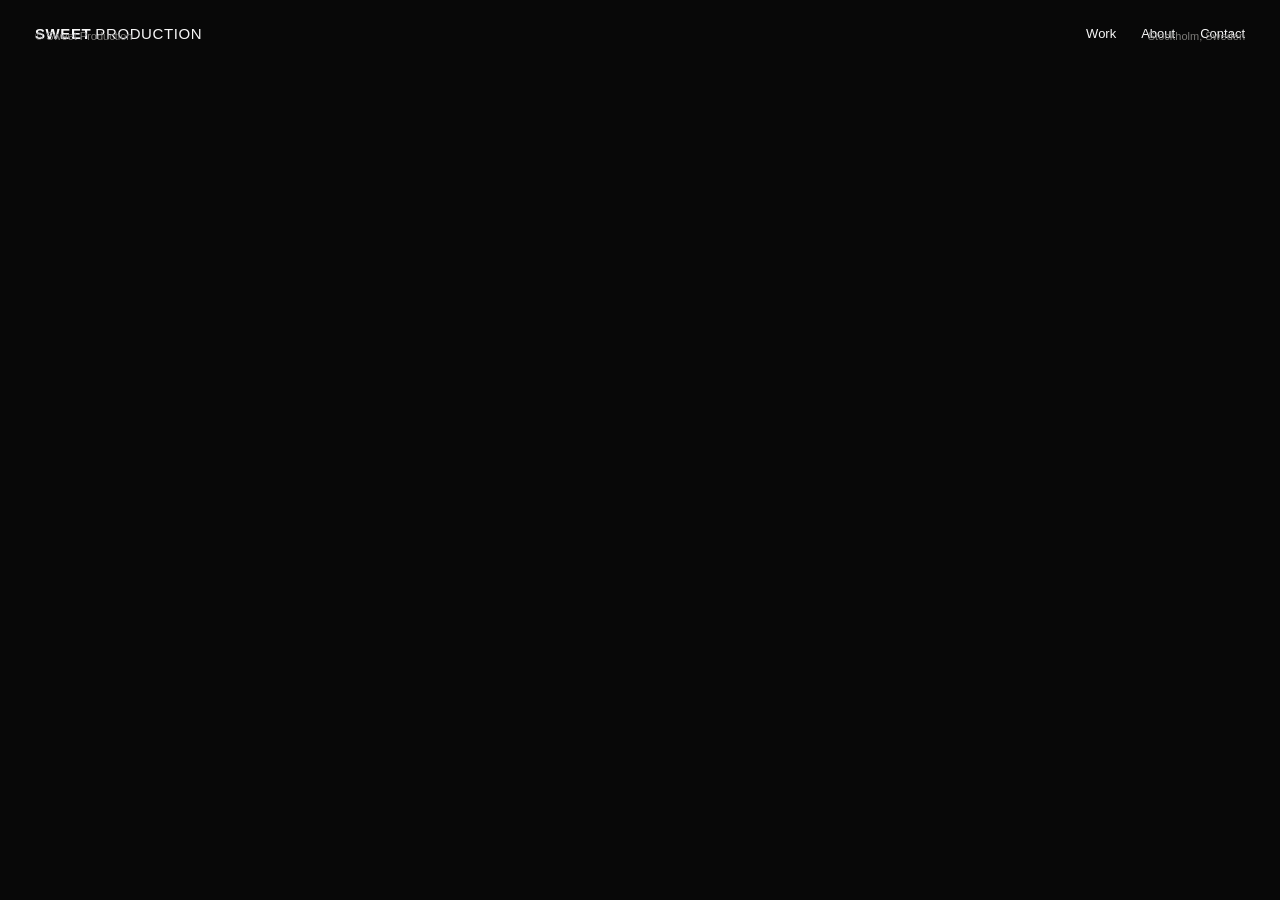
==== site/index.html @ dd5de8aa "Update index.html" ====
<!DOCTYPE html>
<html lang="sv">
<head>

<meta charset="UTF-8">
<meta name="viewport" content="width=device-width,initial-scale=1">

<title>Sweet Production</title>

<link rel="stylesheet" href="style.css">

<style>

@font-face{
  font-family:"Gentle Sans";
  src:url("Gentle%20Sans%20Regular.ttf") format("truetype");
  font-weight:400;
  font-style:normal;
  font-display:swap;
}


/* =========================
   PORTFOLIO
========================= */

.work{
  width:100%;
  padding:80px 5vw;
}

.section-top{
  display:flex;
  justify-content:space-between;
  align-items:center;
  margin-bottom:30px;
}

.projects{
  display:flex;
  flex-wrap:wrap;
  gap:16px;
  align-items:flex-start;
}

.project{
  flex:0 0 calc(50% - 8px);
  min-width:0;
}

.project[data-width="25"]{
  flex-basis:calc(25% - 12px);
}

.project[data-width="33"]{
  flex-basis:calc(33.333% - 11px);
}

.project[data-width="50"]{
  flex-basis:calc(50% - 8px);
}

.project[data-width="66"]{
  flex-basis:calc(66.666% - 6px);
}

.project[data-width="75"]{
  flex-basis:calc(75% - 4px);
}

.project[data-width="100"]{
  flex-basis:100%;
}

.project .media{
  position:relative;
  width:100%;
  overflow:hidden;
  background:#111;
  cursor:pointer;
}

.project .media img,
.project .media video{
  display:block;
  width:100%;
  height:auto;
  max-width:100%;
  transition:transform .5s ease;
}

.project .media.fit-cover img,
.project .media.fit-cover video{
  object-fit:cover;
}

.project .media.fit-contain img,
.project .media.fit-contain video{
  object-fit:contain;
}

.project .media:hover img,
.project .media:hover video{
  transform:scale(1.02);
}

.project .meta{
  display:flex;
  justify-content:space-between;
  gap:20px;
  padding:10px 2px 20px;
}

.project .meta strong{
  font-size:14px;
}

.project .meta small{
  font-size:12px;
  opacity:.6;
}


/* =========================
   LIGHTBOX
========================= */

.lightbox{
  position:fixed;
  inset:0;
  z-index:9999;
  background:rgba(0,0,0,.94);
  display:none;
  align-items:center;
  justify-content:center;
  padding:30px;
}

.lightbox.open{
  display:flex;
}

.lightbox-content{
  position:relative;
  width:min(1400px,94vw);
  max-height:92vh;
  display:flex;
  align-items:center;
  justify-content:center;
}

.lightbox-content img,
.lightbox-content video{
  display:block;
  max-width:100%;
  max-height:88vh;
  width:auto;
  height:auto;
  object-fit:contain;
}

.lightbox-close{
  position:fixed;
  top:20px;
  right:25px;
  z-index:10000;
  width:45px;
  height:45px;
  border:0;
  border-radius:50%;
  background:#fff;
  color:#111;
  font-size:25px;
  cursor:pointer;
}

.lightbox-title{
  position:fixed;
  bottom:20px;
  left:25px;
  color:#fff;
  font-size:14px;
}

@media(max-width:700px){

  .work{
    padding:60px 15px;
  }

  .projects{
    gap:10px;
  }

  .project,
  .project[data-width="25"],
  .project[data-width="33"],
  .project[data-width="50"],
  .project[data-width="66"],
  .project[data-width="75"],
  .project[data-width="100"]{
    flex-basis:100%;
  }

  .project .meta{
    padding-bottom:15px;
  }

  .lightbox{
    padding:15px;
  }

}


/* =========================
   SINGLE IMAGE / VIDEO BLOCKS
========================= */

.custom-image{
  width:100%;
  padding:40px 5vw;
}

.custom-image img{
  display:block;
  width:100%;
  max-width:1400px;
  height:auto;
  max-height:90vh;
  object-fit:contain;
  margin:auto;
}

.custom-video{
  width:100%;
  padding:40px 5vw;
  display:flex;
  justify-content:center;
}

.custom-video video{
  display:block;
  width:100%;
  max-width:1400px;
  max-height:90vh;
  height:auto;
  object-fit:contain;
}

.custom-video.vertical video{
  max-width:600px;
}

</style>

</head>


<body>

<header class="nav">

  <a href="#top" class="logo">
    SWEET<span>PRODUCTION</span>
  </a>

  <nav>
    <a href="#work">Work</a>
    <a href="#about">About</a>
    <a href="#contact">Contact</a>
  </nav>

</header>


<main id="page"></main>


<footer>

  <span>© Sweet Production</span>

  <span>Stockholm, Sweden</span>

</footer>


<!-- LIGHTBOX -->

<div
  class="lightbox"
  id="lightbox"
  aria-hidden="true"
>

<button
  class="lightbox-close"
  id="lightboxClose"
  aria-label="Stäng"
>
×
</button>

<div
  class="lightbox-content"
  id="lightboxContent"
></div>

<div
  class="lightbox-title"
  id="lightboxTitle"
></div>

</div>


<script>


/* =========================
   FALLBACK
========================= */

const fallback={

settings:{
bgColor:"#080808",
textColor:"#f1efe9",
accentColor:"#f1efe9",
headingFont:"Arial",
bodyFont:"Arial",
customFonts:[]
},

blocks:[]

};


/* =========================
   SECURITY
========================= */

function esc(value){

return String(value??"")
.replace(/&/g,"&amp;")
.replace(/</g,"&lt;")
.replace(/>/g,"&gt;")
.replace(/"/g,"&quot;")
.replace(/'/g,"&#039;");

}


/* =========================
   SETTINGS
========================= */

function applySettings(settings){

const s=
settings||
fallback.settings;


document.documentElement.style.setProperty(
"--bg-color",
s.bgColor||"#080808"
);


document.documentElement.style.setProperty(
"--text-color",
s.textColor||"#f1efe9"
);


document.documentElement.style.setProperty(
"--accent-color",
s.accentColor||"#f1efe9"
);


document.documentElement.style.setProperty(
"--heading-font",
s.headingFont
?
`"${s.headingFont}",Arial,sans-serif`
:
"Arial,sans-serif"
);


document.documentElement.style.setProperty(
"--body-font",
s.bodyFont
?
`"${s.bodyFont}",Arial,sans-serif`
:
"Arial,sans-serif"
);


/* Custom fonts */

if(Array.isArray(s.customFonts)){

s.customFonts.forEach((font,index)=>{

if(
!font||
!font.name||
!font.url
)return;


const style=
document.createElement("style");


style.innerHTML=`

@font-face{

font-family:"${esc(font.name)}";

src:url("${esc(font.url)}")
format("woff2");

font-weight:100 900;

font-style:normal;

font-display:swap;

}

`;


style.dataset.fontIndex=index;


document.head.appendChild(style);

});

}

}


/* =========================
   LIGHTBOX
========================= */

const lightbox=
document.getElementById("lightbox");

const lightboxContent=
document.getElementById("lightboxContent");

const lightboxTitle=
document.getElementById("lightboxTitle");

const lightboxClose=
document.getElementById("lightboxClose");


function openLightbox(project){

lightboxContent.innerHTML="";


if(
project.type==="video" &&
project.image
){

const video=
document.createElement("video");

video.src=
project.image;

video.controls=true;

video.autoplay=true;

video.playsInline=true;

video.preload="metadata";


if(project.poster){

video.poster=
project.poster;

}


lightboxContent.appendChild(
video
);

}else{

const img=
document.createElement("img");

img.src=
project.image;

img.alt=
project.title||"";


lightboxContent.appendChild(
img
);

}


lightboxTitle.textContent=
project.title||"";


lightbox.classList.add("open");

lightbox.setAttribute(
"aria-hidden",
"false"
);


document.body.style.overflow=
"hidden";

}


function closeLightbox(){

lightbox.classList.remove(
"open"
);

lightbox.setAttribute(
"aria-hidden",
"true"
);

lightboxContent.innerHTML="";

lightboxTitle.textContent="";

document.body.style.overflow="";

}


lightboxClose.addEventListener(
"click",
closeLightbox
);


lightbox.addEventListener(
"click",
event=>{

if(event.target===lightbox){

closeLightbox();

}

});


document.addEventListener(
"keydown",
event=>{

if(
event.key==="Escape" &&
lightbox.classList.contains("open")
){

closeLightbox();

}

});


/* =========================
   RENDER
========================= */

function render(content){

applySettings(
content.settings
);


const page=
document.getElementById("page");


page.innerHTML="";


(content.blocks||[]).forEach(
block=>{


/* HERO */

if(block.type=="hero"){

page.innerHTML+=`

<section class="hero">

<div class="hero-bg">

${block.heroVideo ? `
<video
  class="hero-background-video"
  src="${esc(block.heroVideo)}"
  autoplay
  muted
  loop
  playsinline
  preload="auto"
></video>
` : ""}

<div class="hero-overlay"></div>

<div class="grain"></div>

</div>

<div class="hero-content">

<p class="eyebrow">
${esc(block.location)}
</p>

<h1>
${esc(block.title)
.replace(/\n/g,"<br>")}
</h1>

<a
href="#work"
class="scroll"
>
Scroll to explore ↓
</a>

</div>

</section>

`;

}


/* STATEMENT */

if(block.type==="statement"){

page.innerHTML+=`

<section class="statement">

<p class="eyebrow">
Sweet Production
</p>

<h2>
${esc(block.text)
.replace(/\n/g,"<br>")}
</h2>

</section>

`;

}


/* TEXT */

if(block.type==="text"){

page.innerHTML+=`

<section class="custom-text">

<p>
${esc(block.text)
.replace(/\n/g,"<br>")}
</p>

</section>

`;

}


/* IMAGE */

if(
block.type==="image" &&
block.src
){

page.innerHTML+=`

<section class="custom-image">

<img
src="${esc(block.src)}"
alt="${esc(block.alt)}"
loading="lazy"
>

</section>

`;

}


/* VIDEO */

if(
block.type==="video" &&
block.src
){

const ratio=
block.ratio==="9:16"
?
"vertical"
:
"landscape";


page.innerHTML+=`

<section
class="custom-video ${ratio}"
>

<video

src="${esc(block.src)}"

${block.poster
?
`poster="${esc(block.poster)}"`
:
""
}

autoplay
muted
loop
playsinline
controls

></video>

</section>

`;

}


/* =========================
   PORTFOLIO
========================= */

if(block.type==="projects"){

let html="";


(block.projects||[]).forEach(
project=>{

if(!project.image){

html+=`

<article
class="project"
data-width="${Number(project.width)||50}"
>

<div class="media">

<div class="empty-media">
</div>

</div>

<div class="meta">

<strong>
${esc(project.title)}
</strong>

<small>
${esc(project.category)}
</small>

</div>

</article>

`;

return;

}


/* VIDEO */

if(project.type==="video"){

html+=`

<article
class="project"
data-width="${Number(project.width)||50}"
data-project-index="${(block.projects||[]).indexOf(project)}"
>

<div
class="media"
role="button"
tabindex="0"
aria-label="Spela ${esc(project.title)}"
>

<video

src="${esc(project.image)}"

${project.poster
?
`poster="${esc(project.poster)}"`
:
""
}

muted
playsinline
loop
autoplay
preload="metadata"

></video>

</div>

<div class="meta">

<strong>
${esc(project.title)}
</strong>

<small>
${esc(project.category)}
</small>

</div>

</article>

`;

return;

}


/* IMAGE */

html+=`

<article
class="project"
data-width="${Number(project.width)||50}"
data-project-index="${(block.projects||[]).indexOf(project)}"
>

<div
class="media"
role="button"
tabindex="0"
aria-label="Visa ${esc(project.title)}"
>

<img

src="${esc(project.image)}"

alt="${esc(project.title)}"

loading="lazy"

>

</div>

<div class="meta">

<strong>
${esc(project.title)}
</strong>

<small>
${esc(project.category)}
</small>

</div>

</article>

`;

});


page.innerHTML+=`

<section
id="work"
class="work"
>

<div class="section-top">

<p class="eyebrow">
${esc(block.title)}
</p>

<span>
${String(
(block.projects||[]).length
).padStart(2,"0")}
</span>

</div>

<div class="projects">

${html}

</div>

</section>

`;


/* CONNECT MEDIA CLICKS */

const section=
page.lastElementChild;


section
.querySelectorAll(
".project[data-project-index]"
)
.forEach(article=>{

const index=
Number(
article.dataset.projectIndex
);


const project=
block.projects[index];


const media=
article.querySelector(
".media"
);


if(!media)return;


media.addEventListener(
"click",
()=>{

openLightbox(project);

});


media.addEventListener(
"keydown",
event=>{

if(
event.key==="Enter"||
event.key===" "
){

event.preventDefault();

openLightbox(project);

}

});

});

}


/* ABOUT */

if(block.type==="about"){

page.innerHTML+=`

<section
id="about"
class="about"
>

<p class="eyebrow">
About
</p>

<h2>
${esc(block.title)
.replace(/\n/g,"<br>")}
</h2>

<p class="about-text">
${esc(block.text)
.replace(/\n/g,"<br>")}
</p>

</section>

`;

}


/* CONTACT */

if(block.type=="contact"){

page.innerHTML+=`

<section
id="contact"
class="contact"
>

<p class="eyebrow">
Contact
</p>

<h2>
${esc(block.title)
.replace(/\n/g,"<br>")}
</h2>

<a
class="email"
href="mailto:${esc(block.email)}"
>

${esc(block.email)}

</a>

</section>

`;

}

/* =========================
   LOAD CONTENT
========================= */

async function load(){

try{

const response=
await fetch(
"https://sweetproduction-admin.frycts5yrr.workers.dev/content?v="+
Date.now()
);


if(!response.ok){

throw new Error(
"Could not load content"
);

}


const data=
await response.json();


render(data);

}catch(error){

console.error(error);

render(fallback);

}

}


/* =========================
   START
========================= */

load();

</script>

</body>
</html>
---- site/style.css ----
:root{
  --bg-color:#080808;
  --text-color:#f1efe9;
  --accent-color:#f1efe9;
  --heading-font:Arial,sans-serif;
  --body-font:Arial,sans-serif;
}

*{box-sizing:border-box}

html{
  scroll-behavior:smooth;
}

body{
  margin:0;
  background:var(--bg-color);
  color:var(--text-color);
  font-family:var(--body-font);
}

h1,h2,h3{
  font-family:var(--heading-font);
}

a{
  color:inherit;
  text-decoration:none;
}

.nav{
  position:fixed;
  z-index:100;
  top:0;
  left:0;
  width:100%;
  display:flex;
  justify-content:space-between;
  align-items:center;
  padding:25px 35px;
  mix-blend-mode:difference;
  color:white;
}

.logo{
  font-size:15px;
  font-weight:700;
  letter-spacing:.04em;
}

.logo span{
  font-weight:400;
  margin-left:4px;
}

.nav nav{
  display:flex;
  gap:25px;
  font-size:13px;
}

.hero{
  min-height:100vh;
  position:relative;
  display:flex;
  align-items:flex-end;
  overflow:hidden;
  padding:8vw 5vw;
}

.hero-bg{
  position:absolute;
  inset:0;
  overflow:hidden;
}

.hero-background-video{
  position:absolute;
  inset:0;
  width:100%;
  height:100%;
  object-fit:cover;
  display:block;
}

.hero-overlay{
  position:absolute;
  inset:0;
  background:rgba(0,0,0,.25);
}

.hero-bg .grain{
  position:absolute;
  inset:0;
}
.grain{
  position:absolute;
  inset:0;
  opacity:.08;
  background-image:url("data:image/svg+xml,%3Csvg viewBox='0 0 200 200' xmlns='http://www.w3.org/2000/svg'%3E%3Cfilter id='n'%3E%3CfeTurbulence type='fractalNoise' baseFrequency='.9' numOctaves='4' stitchTiles='stitch'/%3E%3C/filter%3E%3Crect width='100%25' height='100%25' filter='url(%23n)' opacity='.4'/%3E%3C/svg%3E");
}

.hero-content{
  position:relative;
  z-index:2;
}

.eyebrow{
  font-size:11px;
  text-transform:uppercase;
  letter-spacing:.12em;
  opacity:.65;
}

.hero h1{
  font-size:clamp(65px,12vw,180px);
  line-height:.82;
  letter-spacing:-.07em;
  margin:25px 0 50px;
  white-space:pre-line;
}

.statement{
  padding:18vw 5vw;
}

.statement h2{
  max-width:1100px;
  font-size:clamp(50px,9vw,130px);
  line-height:.9;
  letter-spacing:-.06em;
  margin:0;
  white-space:pre-line;
}

.work{
  padding:10vw 5vw;
}

.section-top{
  display:flex;
  justify-content:space-between;
  margin-bottom:40px;
}

.projects{
  display:grid;
  grid-template-columns:repeat(2,1fr);
  gap:70px 25px;
}

.project:nth-child(odd){
  margin-top:80px;
}

.media{
  width:100%;
  background:#151515;
  overflow:hidden;
}

.media.fit-cover{
  aspect-ratio:16/10;
}

.media.fit-cover img,
.media.fit-cover video{
  width:100%;
  height:100%;
  object-fit:cover;
  display:block;
}

.media.fit-contain{
  height:auto;
}

.media.fit-contain img,
.media.fit-contain video{
  width:100%;
  height:auto;
  object-fit:contain;
  display:block;
}

.media img,
.media video{
  width:100%;
  height:100%;
  object-fit:cover;
  display:block;
}

.meta{
  display:flex;
  justify-content:space-between;
  padding-top:13px;
  font-size:13px;
}

.meta small{
  opacity:.5;
}

.about{
  padding:15vw 5vw;
  max-width:1200px;
}

.about h2{
  font-size:clamp(50px,8vw,120px);
  line-height:.9;
  letter-spacing:-.06em;
  margin:30px 0 70px;
  white-space:pre-line;
}

.about-text{
  max-width:650px;
  font-size:22px;
  line-height:1.35;
}

.contact{
  min-height:80vh;
  padding:12vw 5vw;
  display:flex;
  flex-direction:column;
  justify-content:center;
}

.contact h2{
  font-size:clamp(55px,10vw,150px);
  line-height:.85;
  letter-spacing:-.06em;
  margin:30px 0 60px;
  white-space:pre-line;
}

.email{
  font-size:20px;
}

.custom-text{
  padding:12vw 5vw;
  max-width:1300px;
  margin:auto;
}

.custom-text p{
  font-size:clamp(35px,6vw,90px);
  line-height:1;
  letter-spacing:-.04em;
  white-space:pre-line;
}

.custom-image{
  padding:0 5vw 10vw;
}

.custom-image img{
  width:100%;
  display:block;
}

.custom-video{
  width:100%;
  padding:0 5vw 10vw;
  display:flex;
  justify-content:center;
}

.custom-video video{
  width:100%;
  max-height:90vh;
  object-fit:contain;
}

.custom-video.vertical video{
  width:auto;
  max-width:90vw;
  height:85vh;
  aspect-ratio:9/16;
}

.custom-video.landscape video{
  aspect-ratio:16/9;
}

footer{
  padding:30px 35px;
  display:flex;
  justify-content:space-between;
  font-size:11px;
  opacity:.5;
}

@media(max-width:700px){

  .nav{
    padding:20px;
  }

  .nav nav{
    gap:12px;
  }

  .projects{
    grid-template-columns:1fr;
  }

  .project:nth-child(odd){
    margin-top:0;
  }

  .about-text{
    font-size:18px;
  }

  footer{
    padding:25px 20px;
  }
}
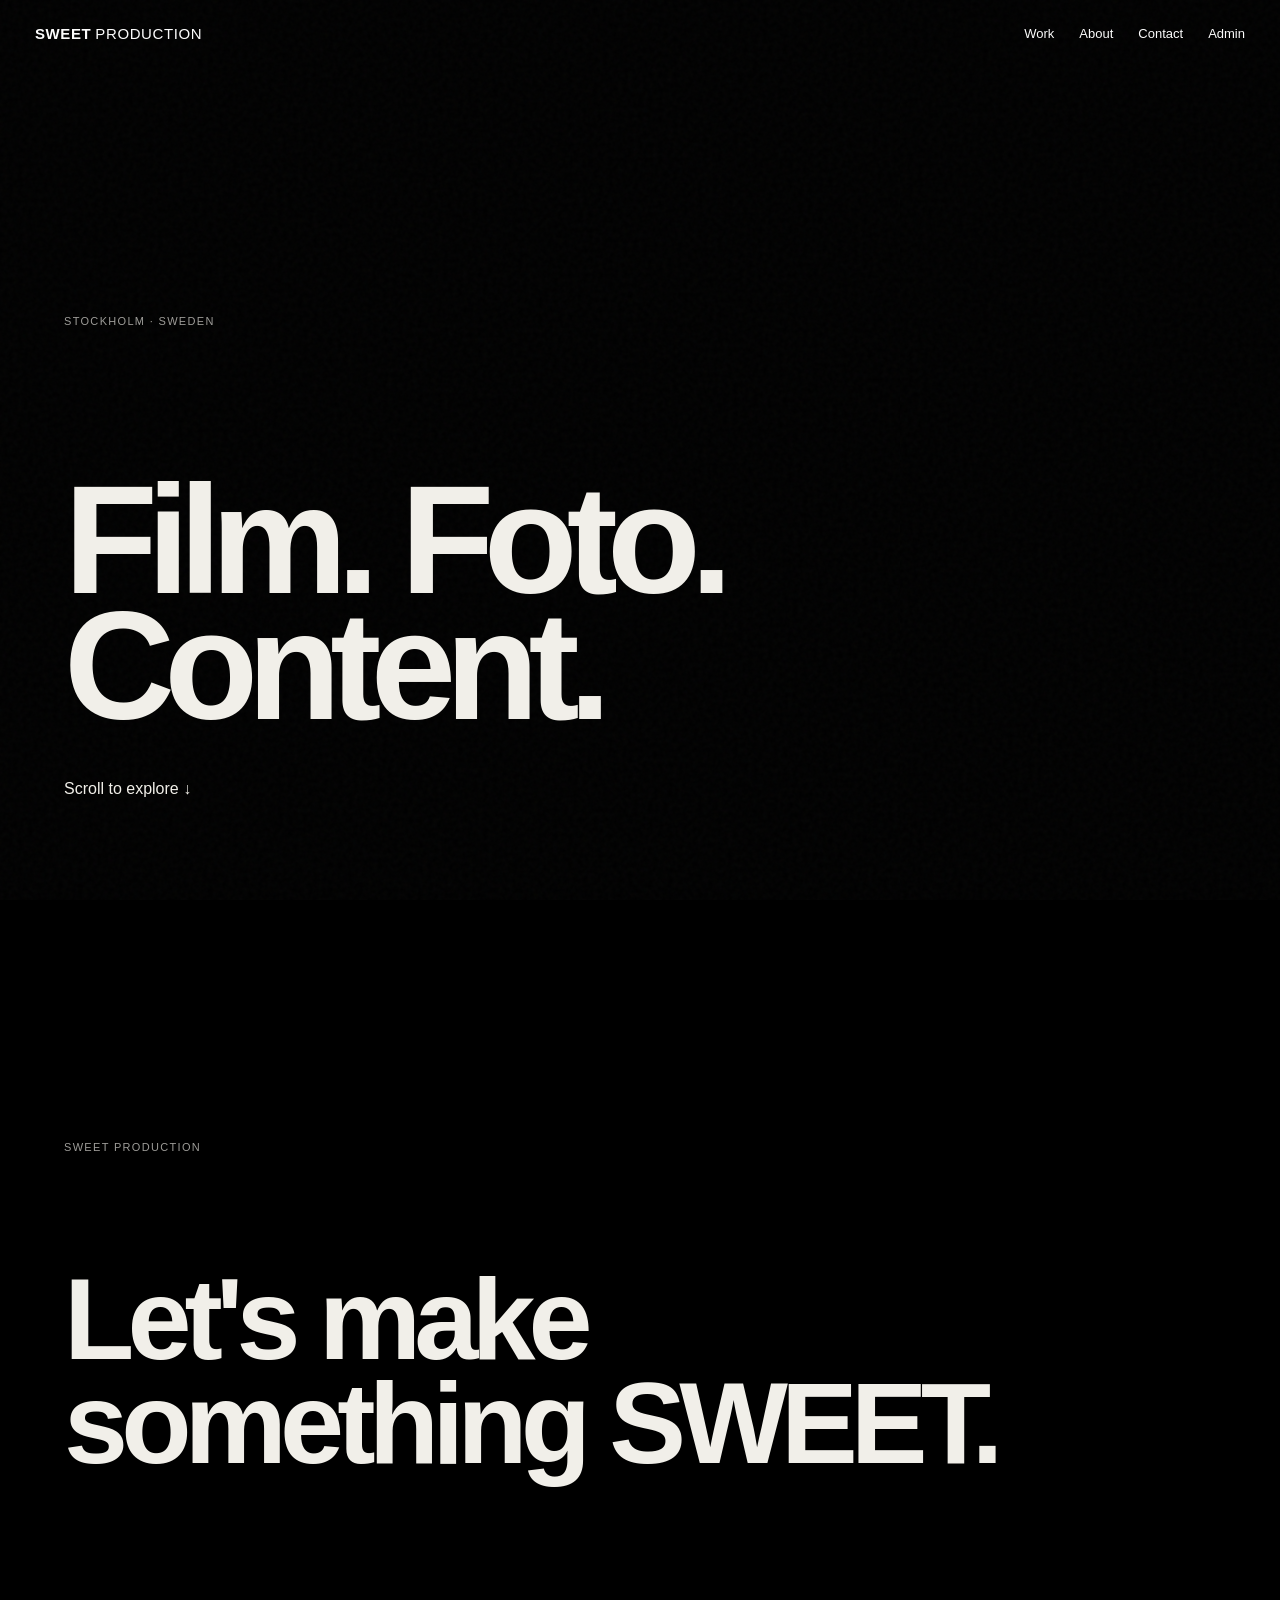
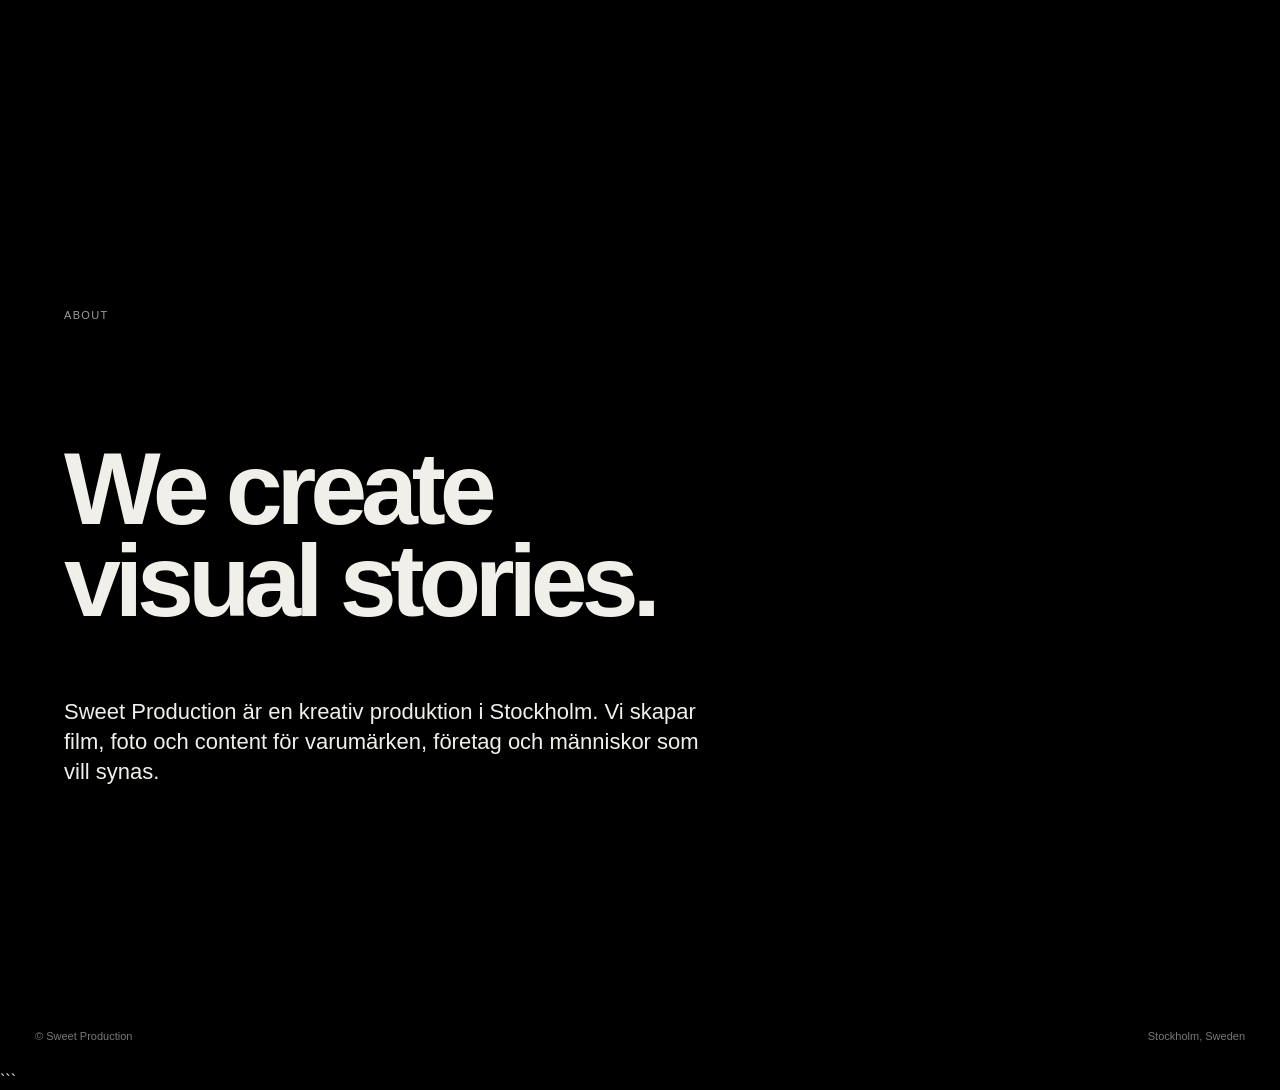
==== commit a75461a0: "Update index.html" ====
--- a/site/index.html
+++ b/site/index.html
@@ -1,1162 +1,400 @@
+
 <!DOCTYPE html>
 <html lang="sv">
 <head>
-
-<meta charset="UTF-8">
-<meta name="viewport" content="width=device-width,initial-scale=1">
-
-<title>Sweet Production</title>
-
-<link rel="stylesheet" href="style.css">
-
-<style>
-
-@font-face{
-  font-family:"Gentle Sans";
-  src:url("Gentle%20Sans%20Regular.ttf") format("truetype");
-  font-weight:400;
-  font-style:normal;
-  font-display:swap;
-}
-
-
-/* =========================
-   PORTFOLIO
-========================= */
-
-.work{
-  width:100%;
-  padding:80px 5vw;
-}
-
-.section-top{
-  display:flex;
-  justify-content:space-between;
-  align-items:center;
-  margin-bottom:30px;
-}
-
-.projects{
-  display:flex;
-  flex-wrap:wrap;
-  gap:16px;
-  align-items:flex-start;
-}
-
-.project{
-  flex:0 0 calc(50% - 8px);
-  min-width:0;
-}
-
-.project[data-width="25"]{
-  flex-basis:calc(25% - 12px);
-}
-
-.project[data-width="33"]{
-  flex-basis:calc(33.333% - 11px);
-}
-
-.project[data-width="50"]{
-  flex-basis:calc(50% - 8px);
-}
-
-.project[data-width="66"]{
-  flex-basis:calc(66.666% - 6px);
-}
-
-.project[data-width="75"]{
-  flex-basis:calc(75% - 4px);
-}
-
-.project[data-width="100"]{
-  flex-basis:100%;
-}
-
-.project .media{
-  position:relative;
-  width:100%;
-  overflow:hidden;
-  background:#111;
-  cursor:pointer;
-}
-
-.project .media img,
-.project .media video{
-  display:block;
-  width:100%;
-  height:auto;
-  max-width:100%;
-  transition:transform .5s ease;
-}
-
-.project .media.fit-cover img,
-.project .media.fit-cover video{
-  object-fit:cover;
-}
-
-.project .media.fit-contain img,
-.project .media.fit-contain video{
-  object-fit:contain;
-}
-
-.project .media:hover img,
-.project .media:hover video{
-  transform:scale(1.02);
-}
-
-.project .meta{
-  display:flex;
-  justify-content:space-between;
-  gap:20px;
-  padding:10px 2px 20px;
-}
-
-.project .meta strong{
-  font-size:14px;
-}
-
-.project .meta small{
-  font-size:12px;
-  opacity:.6;
-}
-
-
-/* =========================
-   LIGHTBOX
-========================= */
-
-.lightbox{
-  position:fixed;
-  inset:0;
-  z-index:9999;
-  background:rgba(0,0,0,.94);
-  display:none;
-  align-items:center;
-  justify-content:center;
-  padding:30px;
-}
-
-.lightbox.open{
-  display:flex;
-}
-
-.lightbox-content{
-  position:relative;
-  width:min(1400px,94vw);
-  max-height:92vh;
-  display:flex;
-  align-items:center;
-  justify-content:center;
-}
-
-.lightbox-content img,
-.lightbox-content video{
-  display:block;
-  max-width:100%;
-  max-height:88vh;
-  width:auto;
-  height:auto;
-  object-fit:contain;
-}
-
-.lightbox-close{
-  position:fixed;
-  top:20px;
-  right:25px;
-  z-index:10000;
-  width:45px;
-  height:45px;
-  border:0;
-  border-radius:50%;
-  background:#fff;
-  color:#111;
-  font-size:25px;
-  cursor:pointer;
-}
-
-.lightbox-title{
-  position:fixed;
-  bottom:20px;
-  left:25px;
-  color:#fff;
-  font-size:14px;
-}
-
-@media(max-width:700px){
-
-  .work{
-    padding:60px 15px;
-  }
-
-  .projects{
-    gap:10px;
-  }
-
-  .project,
-  .project[data-width="25"],
-  .project[data-width="33"],
-  .project[data-width="50"],
-  .project[data-width="66"],
-  .project[data-width="75"],
-  .project[data-width="100"]{
-    flex-basis:100%;
-  }
-
-  .project .meta{
-    padding-bottom:15px;
-  }
-
-  .lightbox{
-    padding:15px;
-  }
-
-}
-
-
-/* =========================
-   SINGLE IMAGE / VIDEO BLOCKS
-========================= */
-
-.custom-image{
-  width:100%;
-  padding:40px 5vw;
-}
-
-.custom-image img{
-  display:block;
-  width:100%;
-  max-width:1400px;
-  height:auto;
-  max-height:90vh;
-  object-fit:contain;
-  margin:auto;
-}
-
-.custom-video{
-  width:100%;
-  padding:40px 5vw;
-  display:flex;
-  justify-content:center;
-}
-
-.custom-video video{
-  display:block;
-  width:100%;
-  max-width:1400px;
-  max-height:90vh;
-  height:auto;
-  object-fit:contain;
-}
-
-.custom-video.vertical video{
-  max-width:600px;
-}
-
-</style>
-
+  <meta charset="UTF-8">
+  <meta name="viewport" content="width=device-width, initial-scale=1.0">
+  <title>Sweet Production</title>
+  <link rel="stylesheet" href="style.css">
+
+  <style>
+    :root {
+      --bg-color: #080808;
+      --text-color: #f1efe9;
+      --accent-color: #f1efe9;
+    }
+
+    body {
+      background: var(--bg-color);
+      color: var(--text-color);
+    }
+
+    a {
+      color: inherit;
+    }
+
+    .custom-text {
+      padding: 10vw 5vw;
+      max-width: 1200px;
+      margin: auto;
+    }
+
+    .custom-text p {
+      font-size: clamp(28px, 5vw, 70px);
+      line-height: 1.05;
+      margin: 0;
+    }
+
+    .custom-image {
+      width: 100%;
+      padding: 0 5vw 10vw;
+    }
+
+    .custom-image img {
+      display: block;
+      width: 100%;
+      height: auto;
+      object-fit: cover;
+    }
+
+    .media img {
+      width: 100%;
+      height: 100%;
+      object-fit: cover;
+      display: block;
+    }
+  </style>
 </head>
 
-
 <body>
 
 <header class="nav">
-
-  <a href="#top" class="logo">
-    SWEET<span>PRODUCTION</span>
-  </a>
+  <a href="#top" class="logo">SWEET<span>PRODUCTION</span></a>
 
   <nav>
     <a href="#work">Work</a>
     <a href="#about">About</a>
     <a href="#contact">Contact</a>
+    <a href="admin.html">Admin</a>
   </nav>
-
 </header>
 
-
-<main id="page"></main>
-
+<main id="top">
+  <div id="page"></div>
+</main>
 
 <footer>
-
   <span>© Sweet Production</span>
-
   <span>Stockholm, Sweden</span>
-
 </footer>
 
-
-<!-- LIGHTBOX -->
-
-<div
-  class="lightbox"
-  id="lightbox"
-  aria-hidden="true"
->
-
-<button
-  class="lightbox-close"
-  id="lightboxClose"
-  aria-label="Stäng"
->
-×
-</button>
-
-<div
-  class="lightbox-content"
-  id="lightboxContent"
-></div>
-
-<div
-  class="lightbox-title"
-  id="lightboxTitle"
-></div>
-
-</div>
-
-
 <script>
 
-
-/* =========================
-   FALLBACK
-========================= */
-
-const fallback={
-
-settings:{
-bgColor:"#080808",
-textColor:"#f1efe9",
-accentColor:"#f1efe9",
-headingFont:"Arial",
-bodyFont:"Arial",
-customFonts:[]
-},
-
-blocks:[]
-
+const defaultContent = {
+  settings: {
+    bgColor: "#080808",
+    textColor: "#f1efe9",
+    accentColor: "#f1efe9"
+  },
+
+  blocks: [
+    {
+      type: "hero",
+      location: "Stockholm · Sweden",
+      title: "Film.\nFoto.\nContent."
+    },
+
+    {
+      type: "statement",
+      text: "Visuals that\nstay with you."
+    },
+
+    {
+      type: "projects",
+      title: "Selected work",
+      projects: []
+    },
+
+    {
+      type: "about",
+      title: "We create\nvisual stories.",
+      text: "Sweet Production är en kreativ studio i Stockholm. Vi skapar film, foto och content för varumärken, företag och människor som vill synas."
+    },
+
+    {
+      type: "contact",
+      title: "Let's make\nsomething sweet.",
+      email: "hello@sweetproduction.se"
+    }
+  ]
 };
 
 
-/* =========================
-   SECURITY
-========================= */
-
-function esc(value){
-
-return String(value??"")
-.replace(/&/g,"&amp;")
-.replace(/</g,"&lt;")
-.replace(/>/g,"&gt;")
-.replace(/"/g,"&quot;")
-.replace(/'/g,"&#039;");
-
+function applySettings(content) {
+
+  const settings = content.settings || defaultContent.settings;
+
+  document.documentElement.style.setProperty(
+    "--bg-color",
+    settings.bgColor || "#080808"
+  );
+
+  document.documentElement.style.setProperty(
+    "--text-color",
+    settings.textColor || "#f1efe9"
+  );
+
+  document.documentElement.style.setProperty(
+    "--accent-color",
+    settings.accentColor || "#f1efe9"
+  );
 }
 
 
-/* =========================
-   SETTINGS
-========================= */
-
-function applySettings(settings){
-
-const s=
-settings||
-fallback.settings;
-
-
-document.documentElement.style.setProperty(
-"--bg-color",
-s.bgColor||"#080808"
-);
-
-
-document.documentElement.style.setProperty(
-"--text-color",
-s.textColor||"#f1efe9"
-);
-
-
-document.documentElement.style.setProperty(
-"--accent-color",
-s.accentColor||"#f1efe9"
-);
-
-
-document.documentElement.style.setProperty(
-"--heading-font",
-s.headingFont
-?
-`"${s.headingFont}",Arial,sans-serif`
-:
-"Arial,sans-serif"
-);
-
-
-document.documentElement.style.setProperty(
-"--body-font",
-s.bodyFont
-?
-`"${s.bodyFont}",Arial,sans-serif`
-:
-"Arial,sans-serif"
-);
-
-
-/* Custom fonts */
-
-if(Array.isArray(s.customFonts)){
-
-s.customFonts.forEach((font,index)=>{
-
-if(
-!font||
-!font.name||
-!font.url
-)return;
-
-
-const style=
-document.createElement("style");
-
-
-style.innerHTML=`
-
-@font-face{
-
-font-family:"${esc(font.name)}";
-
-src:url("${esc(font.url)}")
-format("woff2");
-
-font-weight:100 900;
-
-font-style:normal;
-
-font-display:swap;
+function renderPage(content) {
+
+  applySettings(content);
+
+  const page = document.getElementById("page");
+
+  page.innerHTML = "";
+
+
+  content.blocks.forEach((block) => {
+
+
+    if (block.type === "hero") {
+
+      page.innerHTML += `
+        <section class="hero">
+
+          <div class="hero-bg">
+            <div class="glow one"></div>
+            <div class="glow two"></div>
+            <div class="grain"></div>
+          </div>
+
+          <div class="hero-content">
+
+            <p class="eyebrow">
+              ${escapeHTML(block.location || "")}
+            </p>
+
+            <h1>
+              ${escapeHTML(block.title || "").replace(/\n/g, "<br>")}
+            </h1>
+
+            <a href="#work" class="scroll">
+              Scroll to explore <b>↓</b>
+            </a>
+
+          </div>
+
+        </section>
+      `;
+    }
+
+
+    if (block.type === "statement") {
+
+      page.innerHTML += `
+        <section class="statement">
+
+          <p class="eyebrow">
+            Sweet Production
+          </p>
+
+          <h2>
+            ${escapeHTML(block.text || "").replace(/\n/g, "<br>")}
+          </h2>
+
+        </section>
+      `;
+    }
+
+
+    if (block.type === "projects") {
+
+      let projectsHTML = "";
+
+      (block.projects || []).forEach((project) => {
+
+        projectsHTML += `
+          <article class="project">
+
+            <div class="media">
+
+              ${
+                project.image
+                ? `<img src="${escapeAttribute(project.image)}" alt="${escapeAttribute(project.title || "")}">`
+                : "YOUR PROJECT"
+              }
+
+            </div>
+
+            <div class="meta">
+
+              <strong>
+                ${escapeHTML(project.title || "")}
+              </strong>
+
+              <small>
+                ${escapeHTML(project.category || "")}
+              </small>
+
+            </div>
+
+          </article>
+        `;
+
+      });
+
+
+      page.innerHTML += `
+        <section id="work" class="work">
+
+          <div class="section-top">
+
+            <p class="eyebrow">
+              ${escapeHTML(block.title || "Selected work")}
+            </p>
+
+            <span>
+              ${String(block.projects?.length || 0).padStart(2, "0")}
+            </span>
+
+          </div>
+
+          <div class="projects">
+            ${projectsHTML}
+          </div>
+
+        </section>
+      `;
+    }
+
+
+    if (block.type === "about") {
+
+      page.innerHTML += `
+        <section id="about" class="about">
+
+          <p class="eyebrow">
+            About
+          </p>
+
+          <h2>
+            ${escapeHTML(block.title || "").replace(/\n/g, "<br>")}
+          </h2>
+
+          <p class="about-text">
+            ${escapeHTML(block.text || "").replace(/\n/g, "<br>")}
+          </p>
+
+        </section>
+      `;
+    }
+
+
+    if (block.type === "contact") {
+
+      page.innerHTML += `
+        <section id="contact" class="contact">
+
+          <p class="eyebrow">
+            Contact
+          </p>
+
+          <h2>
+            ${escapeHTML(block.title || "").replace(/\n/g, "<br>")}
+          </h2>
+
+          <a
+            class="email"
+            href="mailto:${escapeAttribute(block.email || "")}">
+            ${escapeHTML(block.email || "")}
+          </a>
+
+        </section>
+      `;
+    }
+
+
+    if (block.type === "text") {
+
+      page.innerHTML += `
+        <section class="custom-text">
+
+          <p>
+            ${escapeHTML(block.text || "").replace(/\n/g, "<br>")}
+          </p>
+
+        </section>
+      `;
+    }
+
+
+    if (block.type === "image") {
+
+      if (block.image) {
+
+        page.innerHTML += `
+          <section class="custom-image">
+
+            <img
+              src="${escapeAttribute(block.image)}"
+              alt="">
+
+          </section>
+        `;
+
+      }
+
+    }
+
+  });
 
 }
 
-`;
-
-
-style.dataset.fontIndex=index;
-
-
-document.head.appendChild(style);
-
-});
+
+function escapeHTML(value) {
+
+  return String(value)
+    .replace(/&/g, "&amp;")
+    .replace(/</g, "&lt;")
+    .replace(/>/g, "&gt;")
+    .replace(/"/g, "&quot;")
+    .replace(/'/g, "&#039;");
 
 }
 
+
+function escapeAttribute(value) {
+
+  return escapeHTML(value);
+
 }
 
 
-/* =========================
-   LIGHTBOX
-========================= */
-
-const lightbox=
-document.getElementById("lightbox");
-
-const lightboxContent=
-document.getElementById("lightboxContent");
-
-const lightboxTitle=
-document.getElementById("lightboxTitle");
-
-const lightboxClose=
-document.getElementById("lightboxClose");
-
-
-function openLightbox(project){
-
-lightboxContent.innerHTML="";
-
-
-if(
-project.type==="video" &&
-project.image
-){
-
-const video=
-document.createElement("video");
-
-video.src=
-project.image;
-
-video.controls=true;
-
-video.autoplay=true;
-
-video.playsInline=true;
-
-video.preload="metadata";
-
-
-if(project.poster){
-
-video.poster=
-project.poster;
+async function loadContent() {
+
+  try {
+
+    const response =
+      await fetch("content.json?cache=" + Date.now());
+
+    if (!response.ok) throw new Error();
+
+    const content =
+      await response.json();
+
+    if (!content.blocks) throw new Error();
+
+    renderPage(content);
+
+  } catch (error) {
+
+    renderPage(defaultContent);
+
+  }
 
 }
 
 
-lightboxContent.appendChild(
-video
-);
-
-}else{
-
-const img=
-document.createElement("img");
-
-img.src=
-project.image;
-
-img.alt=
-project.title||"";
-
-
-lightboxContent.appendChild(
-img
-);
-
-}
-
-
-lightboxTitle.textContent=
-project.title||"";
-
-
-lightbox.classList.add("open");
-
-lightbox.setAttribute(
-"aria-hidden",
-"false"
-);
-
-
-document.body.style.overflow=
-"hidden";
-
-}
-
-
-function closeLightbox(){
-
-lightbox.classList.remove(
-"open"
-);
-
-lightbox.setAttribute(
-"aria-hidden",
-"true"
-);
-
-lightboxContent.innerHTML="";
-
-lightboxTitle.textContent="";
-
-document.body.style.overflow="";
-
-}
-
-
-lightboxClose.addEventListener(
-"click",
-closeLightbox
-);
-
-
-lightbox.addEventListener(
-"click",
-event=>{
-
-if(event.target===lightbox){
-
-closeLightbox();
-
-}
-
-});
-
-
-document.addEventListener(
-"keydown",
-event=>{
-
-if(
-event.key==="Escape" &&
-lightbox.classList.contains("open")
-){
-
-closeLightbox();
-
-}
-
-});
-
-
-/* =========================
-   RENDER
-========================= */
-
-function render(content){
-
-applySettings(
-content.settings
-);
-
-
-const page=
-document.getElementById("page");
-
-
-page.innerHTML="";
-
-
-(content.blocks||[]).forEach(
-block=>{
-
-
-/* HERO */
-
-if(block.type=="hero"){
-
-page.innerHTML+=`
-
-<section class="hero">
-
-<div class="hero-bg">
-
-${block.heroVideo ? `
-<video
-  class="hero-background-video"
-  src="${esc(block.heroVideo)}"
-  autoplay
-  muted
-  loop
-  playsinline
-  preload="auto"
-></video>
-` : ""}
-
-<div class="hero-overlay"></div>
-
-<div class="grain"></div>
-
-</div>
-
-<div class="hero-content">
-
-<p class="eyebrow">
-${esc(block.location)}
-</p>
-
-<h1>
-${esc(block.title)
-.replace(/\n/g,"<br>")}
-</h1>
-
-<a
-href="#work"
-class="scroll"
->
-Scroll to explore ↓
-</a>
-
-</div>
-
-</section>
-
-`;
-
-}
-
-
-/* STATEMENT */
-
-if(block.type==="statement"){
-
-page.innerHTML+=`
-
-<section class="statement">
-
-<p class="eyebrow">
-Sweet Production
-</p>
-
-<h2>
-${esc(block.text)
-.replace(/\n/g,"<br>")}
-</h2>
-
-</section>
-
-`;
-
-}
-
-
-/* TEXT */
-
-if(block.type==="text"){
-
-page.innerHTML+=`
-
-<section class="custom-text">
-
-<p>
-${esc(block.text)
-.replace(/\n/g,"<br>")}
-</p>
-
-</section>
-
-`;
-
-}
-
-
-/* IMAGE */
-
-if(
-block.type==="image" &&
-block.src
-){
-
-page.innerHTML+=`
-
-<section class="custom-image">
-
-<img
-src="${esc(block.src)}"
-alt="${esc(block.alt)}"
-loading="lazy"
->
-
-</section>
-
-`;
-
-}
-
-
-/* VIDEO */
-
-if(
-block.type==="video" &&
-block.src
-){
-
-const ratio=
-block.ratio==="9:16"
-?
-"vertical"
-:
-"landscape";
-
-
-page.innerHTML+=`
-
-<section
-class="custom-video ${ratio}"
->
-
-<video
-
-src="${esc(block.src)}"
-
-${block.poster
-?
-`poster="${esc(block.poster)}"`
-:
-""
-}
-
-autoplay
-muted
-loop
-playsinline
-controls
-
-></video>
-
-</section>
-
-`;
-
-}
-
-
-/* =========================
-   PORTFOLIO
-========================= */
-
-if(block.type==="projects"){
-
-let html="";
-
-
-(block.projects||[]).forEach(
-project=>{
-
-if(!project.image){
-
-html+=`
-
-<article
-class="project"
-data-width="${Number(project.width)||50}"
->
-
-<div class="media">
-
-<div class="empty-media">
-</div>
-
-</div>
-
-<div class="meta">
-
-<strong>
-${esc(project.title)}
-</strong>
-
-<small>
-${esc(project.category)}
-</small>
-
-</div>
-
-</article>
-
-`;
-
-return;
-
-}
-
-
-/* VIDEO */
-
-if(project.type==="video"){
-
-html+=`
-
-<article
-class="project"
-data-width="${Number(project.width)||50}"
-data-project-index="${(block.projects||[]).indexOf(project)}"
->
-
-<div
-class="media"
-role="button"
-tabindex="0"
-aria-label="Spela ${esc(project.title)}"
->
-
-<video
-
-src="${esc(project.image)}"
-
-${project.poster
-?
-`poster="${esc(project.poster)}"`
-:
-""
-}
-
-muted
-playsinline
-loop
-autoplay
-preload="metadata"
-
-></video>
-
-</div>
-
-<div class="meta">
-
-<strong>
-${esc(project.title)}
-</strong>
-
-<small>
-${esc(project.category)}
-</small>
-
-</div>
-
-</article>
-
-`;
-
-return;
-
-}
-
-
-/* IMAGE */
-
-html+=`
-
-<article
-class="project"
-data-width="${Number(project.width)||50}"
-data-project-index="${(block.projects||[]).indexOf(project)}"
->
-
-<div
-class="media"
-role="button"
-tabindex="0"
-aria-label="Visa ${esc(project.title)}"
->
-
-<img
-
-src="${esc(project.image)}"
-
-alt="${esc(project.title)}"
-
-loading="lazy"
-
->
-
-</div>
-
-<div class="meta">
-
-<strong>
-${esc(project.title)}
-</strong>
-
-<small>
-${esc(project.category)}
-</small>
-
-</div>
-
-</article>
-
-`;
-
-});
-
-
-page.innerHTML+=`
-
-<section
-id="work"
-class="work"
->
-
-<div class="section-top">
-
-<p class="eyebrow">
-${esc(block.title)}
-</p>
-
-<span>
-${String(
-(block.projects||[]).length
-).padStart(2,"0")}
-</span>
-
-</div>
-
-<div class="projects">
-
-${html}
-
-</div>
-
-</section>
-
-`;
-
-
-/* CONNECT MEDIA CLICKS */
-
-const section=
-page.lastElementChild;
-
-
-section
-.querySelectorAll(
-".project[data-project-index]"
-)
-.forEach(article=>{
-
-const index=
-Number(
-article.dataset.projectIndex
-);
-
-
-const project=
-block.projects[index];
-
-
-const media=
-article.querySelector(
-".media"
-);
-
-
-if(!media)return;
-
-
-media.addEventListener(
-"click",
-()=>{
-
-openLightbox(project);
-
-});
-
-
-media.addEventListener(
-"keydown",
-event=>{
-
-if(
-event.key==="Enter"||
-event.key===" "
-){
-
-event.preventDefault();
-
-openLightbox(project);
-
-}
-
-});
-
-});
-
-}
-
-
-/* ABOUT */
-
-if(block.type==="about"){
-
-page.innerHTML+=`
-
-<section
-id="about"
-class="about"
->
-
-<p class="eyebrow">
-About
-</p>
-
-<h2>
-${esc(block.title)
-.replace(/\n/g,"<br>")}
-</h2>
-
-<p class="about-text">
-${esc(block.text)
-.replace(/\n/g,"<br>")}
-</p>
-
-</section>
-
-`;
-
-}
-
-
-/* CONTACT */
-
-if(block.type=="contact"){
-
-page.innerHTML+=`
-
-<section
-id="contact"
-class="contact"
->
-
-<p class="eyebrow">
-Contact
-</p>
-
-<h2>
-${esc(block.title)
-.replace(/\n/g,"<br>")}
-</h2>
-
-<a
-class="email"
-href="mailto:${esc(block.email)}"
->
-
-${esc(block.email)}
-
-</a>
-
-</section>
-
-`;
-
-}
-
-/* =========================
-   LOAD CONTENT
-========================= */
-
-async function load(){
-
-try{
-
-const response=
-await fetch(
-"https://sweetproduction-admin.frycts5yrr.workers.dev/content?v="+
-Date.now()
-);
-
-
-if(!response.ok){
-
-throw new Error(
-"Could not load content"
-);
-
-}
-
-
-const data=
-await response.json();
-
-
-render(data);
-
-}catch(error){
-
-console.error(error);
-
-render(fallback);
-
-}
-
-}
-
-
-/* =========================
-   START
-========================= */
-
-load();
+loadContent();
 
 </script>
 
 </body>
 </html>
+```
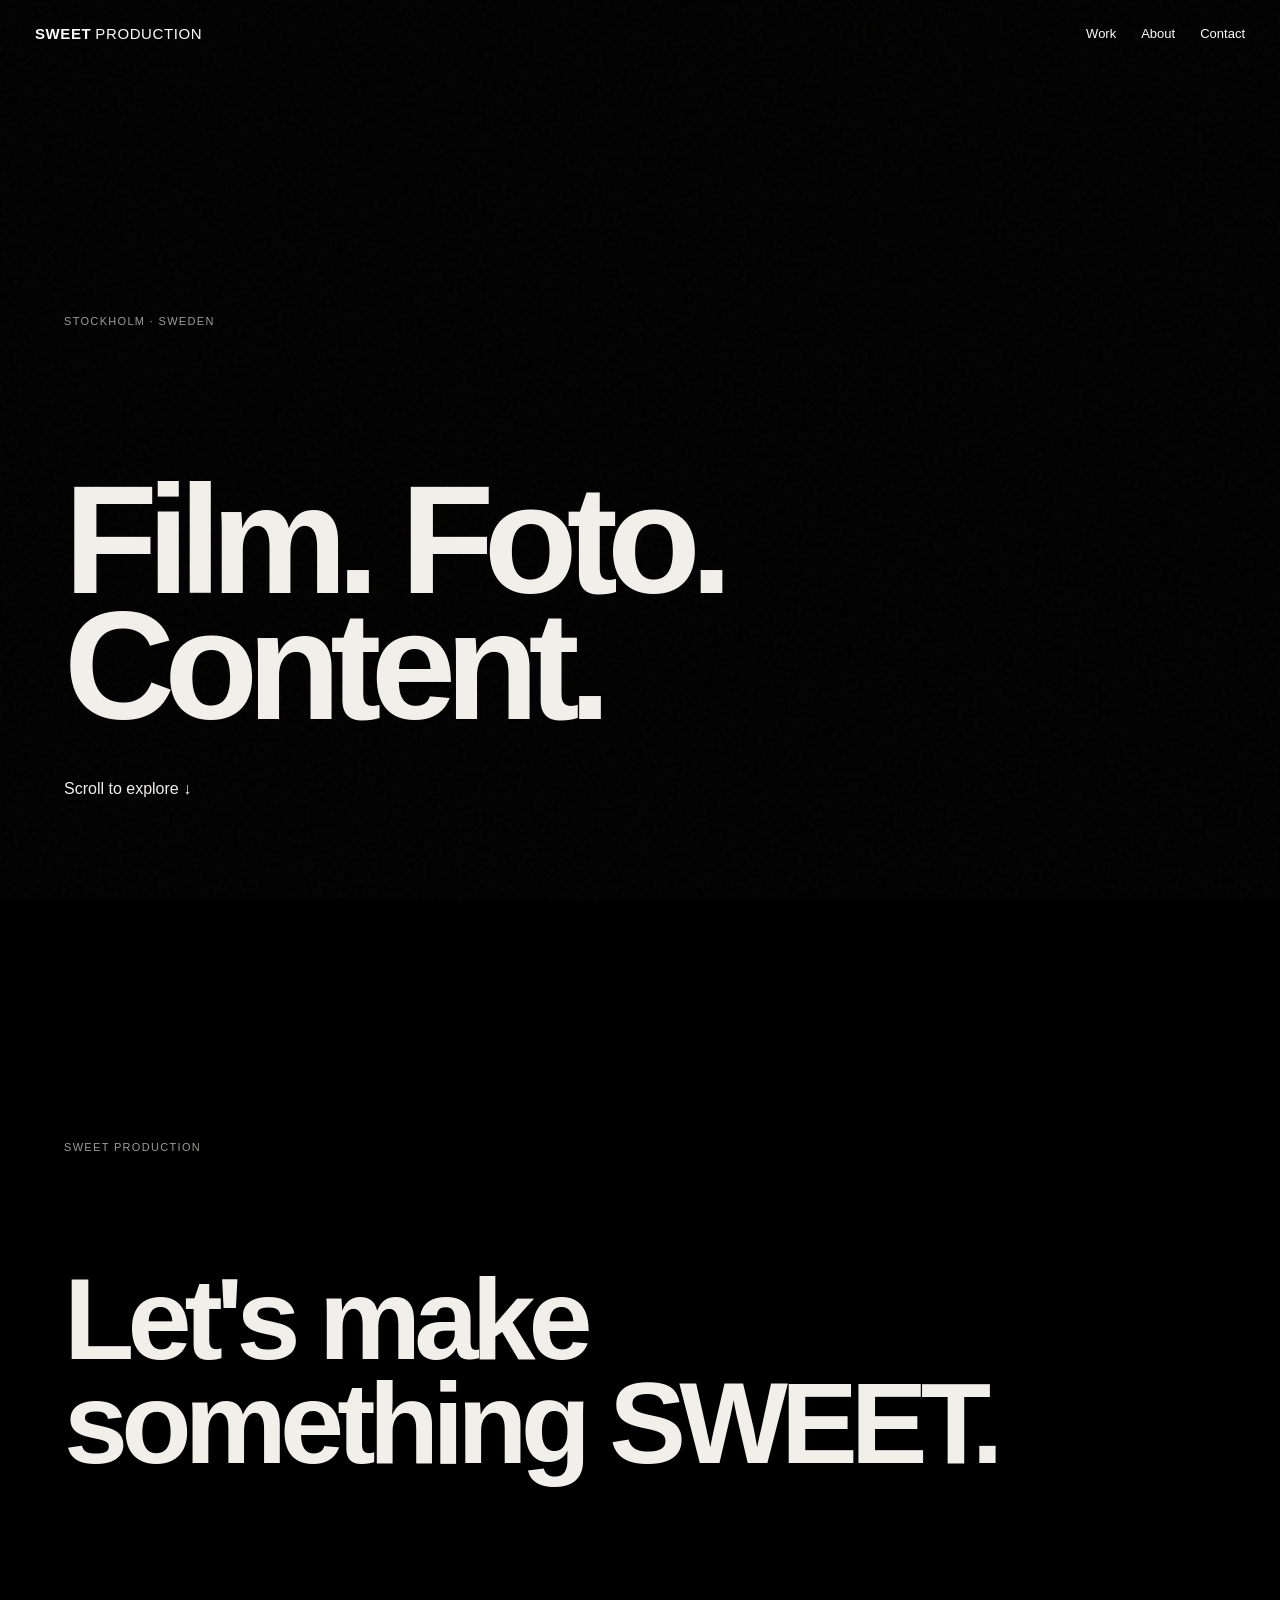
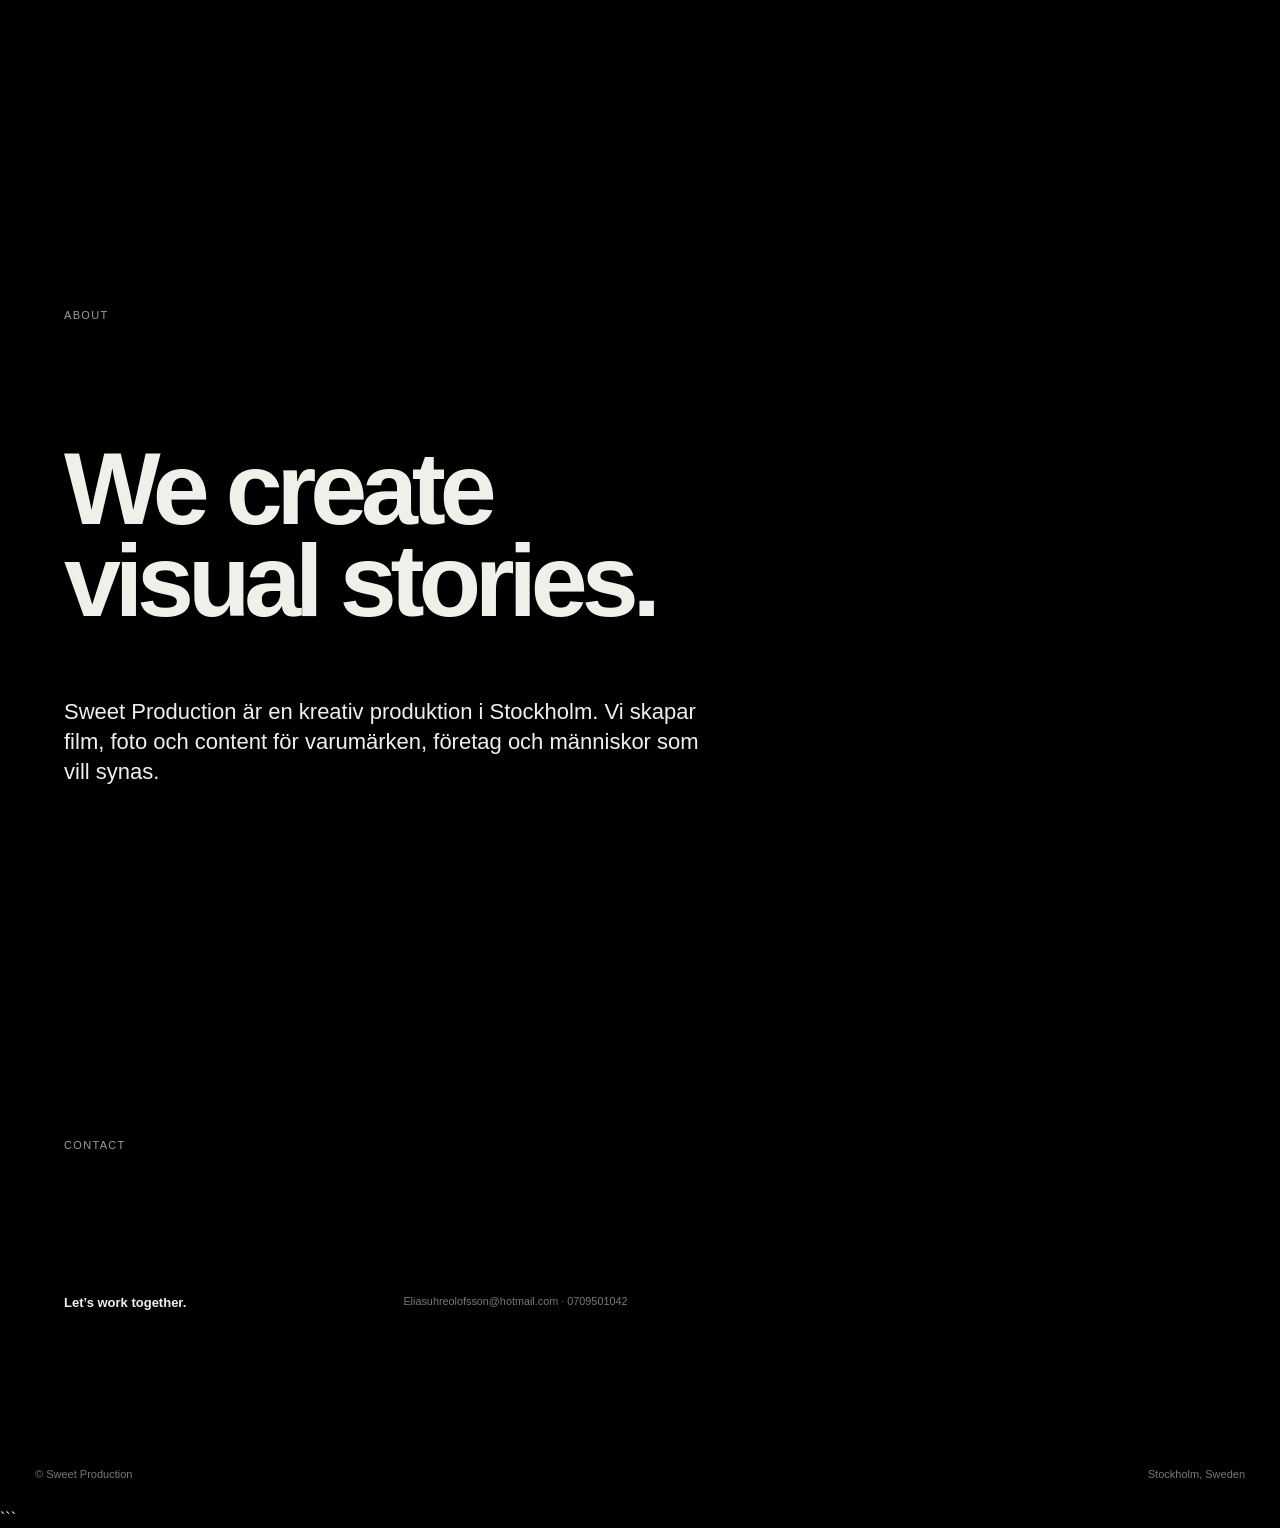
==== commit 1e7ca076: "Restore hero video and update contact layout" ====
--- a/site/index.html
+++ b/site/index.html
@@ -65,7 +65,6 @@
     <a href="#work">Work</a>
     <a href="#about">About</a>
     <a href="#contact">Contact</a>
-    <a href="admin.html">Admin</a>
   </nav>
 </header>
 
@@ -159,8 +158,19 @@
         <section class="hero">
 
           <div class="hero-bg">
-            <div class="glow one"></div>
-            <div class="glow two"></div>
+            ${
+              block.heroVideo
+                ? `<video
+                    class="hero-background-video"
+                    src="${escapeAttribute(block.heroVideo)}"
+                    autoplay
+                    muted
+                    loop
+                    playsinline></video>
+                   <div class="hero-overlay"></div>`
+                : `<div class="glow one"></div>
+                   <div class="glow two"></div>`
+            }
             <div class="grain"></div>
           </div>
 
@@ -288,22 +298,51 @@
 
     if (block.type === "contact") {
 
-      page.innerHTML += `
-        <section id="contact" class="contact">
-
-          <p class="eyebrow">
-            Contact
-          </p>
-
-          <h2>
-            ${escapeHTML(block.title || "").replace(/\n/g, "<br>")}
-          </h2>
-
-          <a
-            class="email"
-            href="mailto:${escapeAttribute(block.email || "")}">
-            ${escapeHTML(block.email || "")}
-          </a>
+      const contactDetails = [
+        block.email
+          ? `<a href="mailto:${escapeAttribute(block.email)}">${escapeHTML(block.email)}</a>`
+          : "",
+        block.phone
+          ? `<a href="tel:${escapeAttribute(block.phone)}">${escapeHTML(block.phone)}</a>`
+          : ""
+      ].filter(Boolean).join(" · ");
+
+      page.innerHTML += `
+        <section id="contact" class="work">
+
+          <div class="section-top">
+
+            <p class="eyebrow">
+              Contact
+            </p>
+
+          </div>
+
+          <div class="projects">
+
+            <article class="project">
+
+              ${
+                block.image
+                  ? `<div class="media">
+                      <img src="${escapeAttribute(block.image)}" alt="${escapeAttribute(block.title || "Contact")}">
+                    </div>`
+                  : ""
+              }
+
+              <div class="meta">
+
+                <strong>
+                  ${escapeHTML(block.title || "Contact").replace(/\n/g, "<br>")}
+                </strong>
+
+                ${contactDetails ? `<small>${contactDetails}</small>` : ""}
+
+              </div>
+
+            </article>
+
+          </div>
 
         </section>
       `;
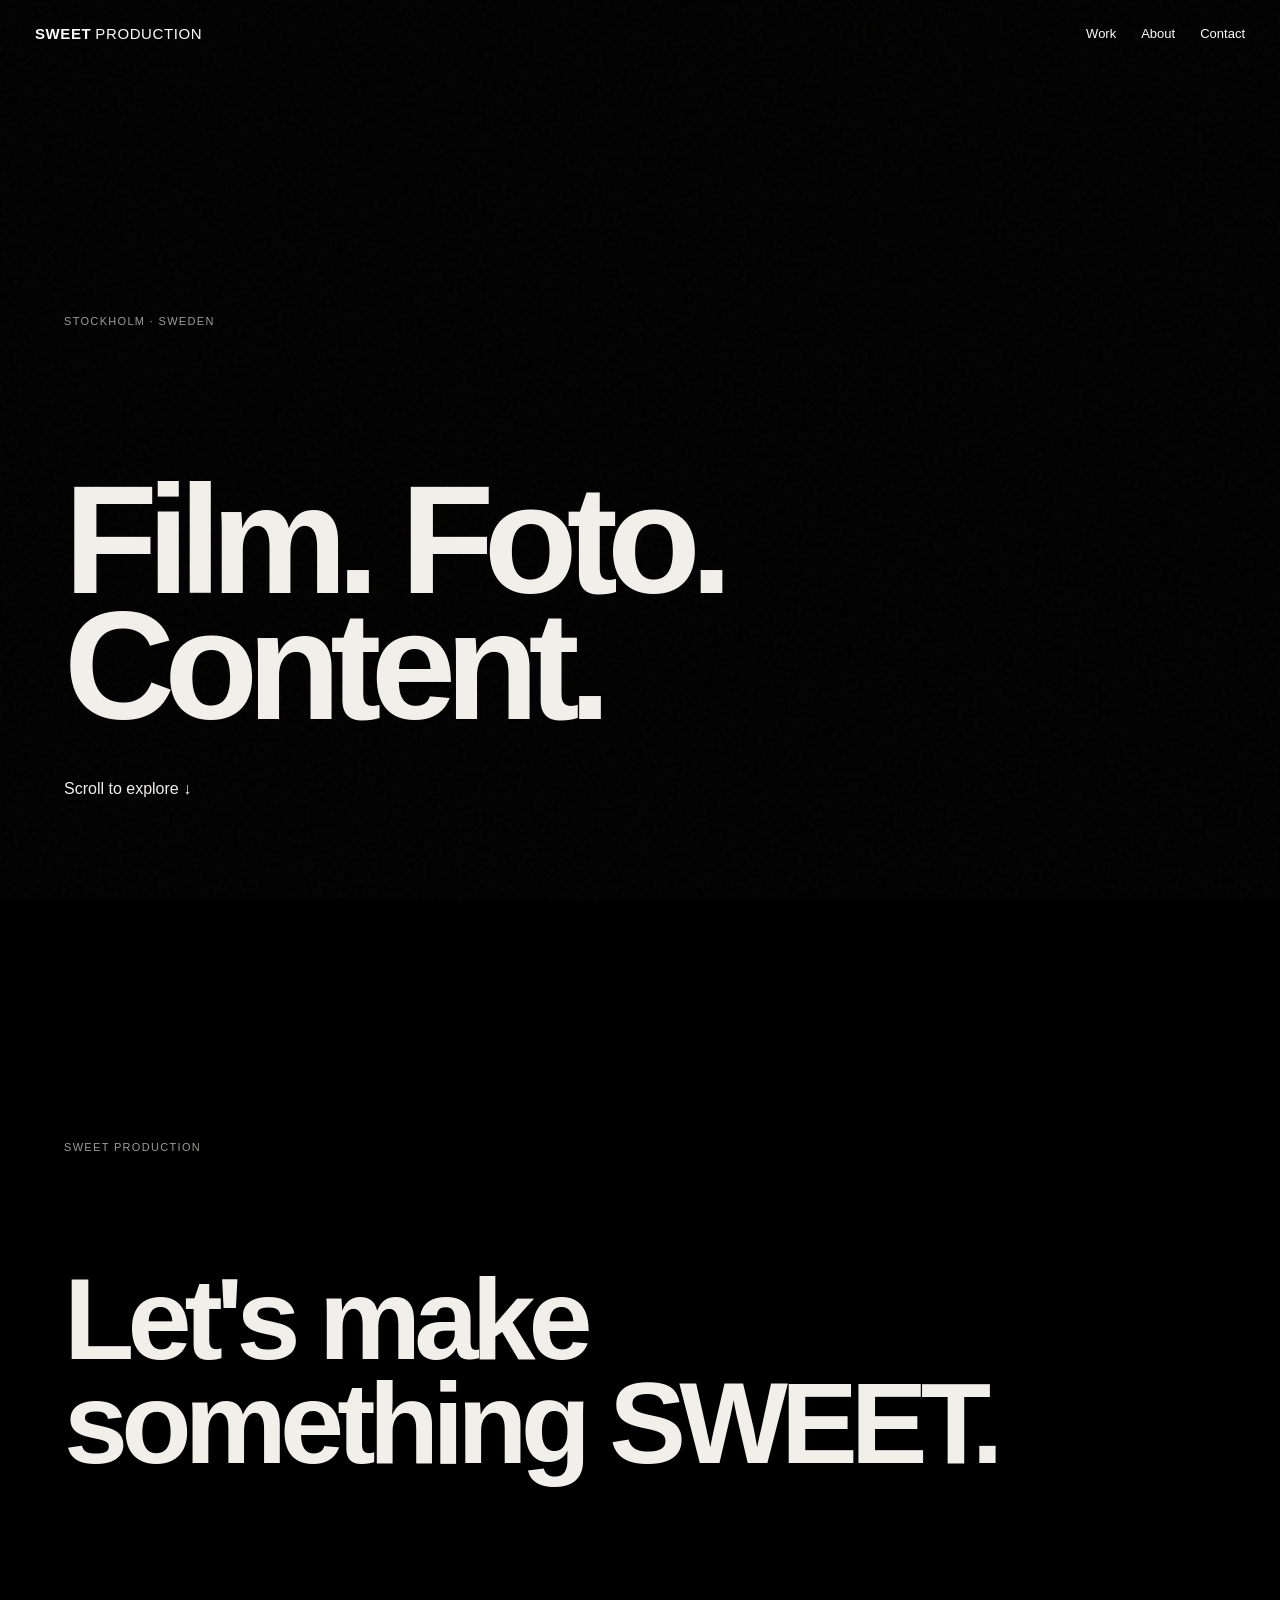
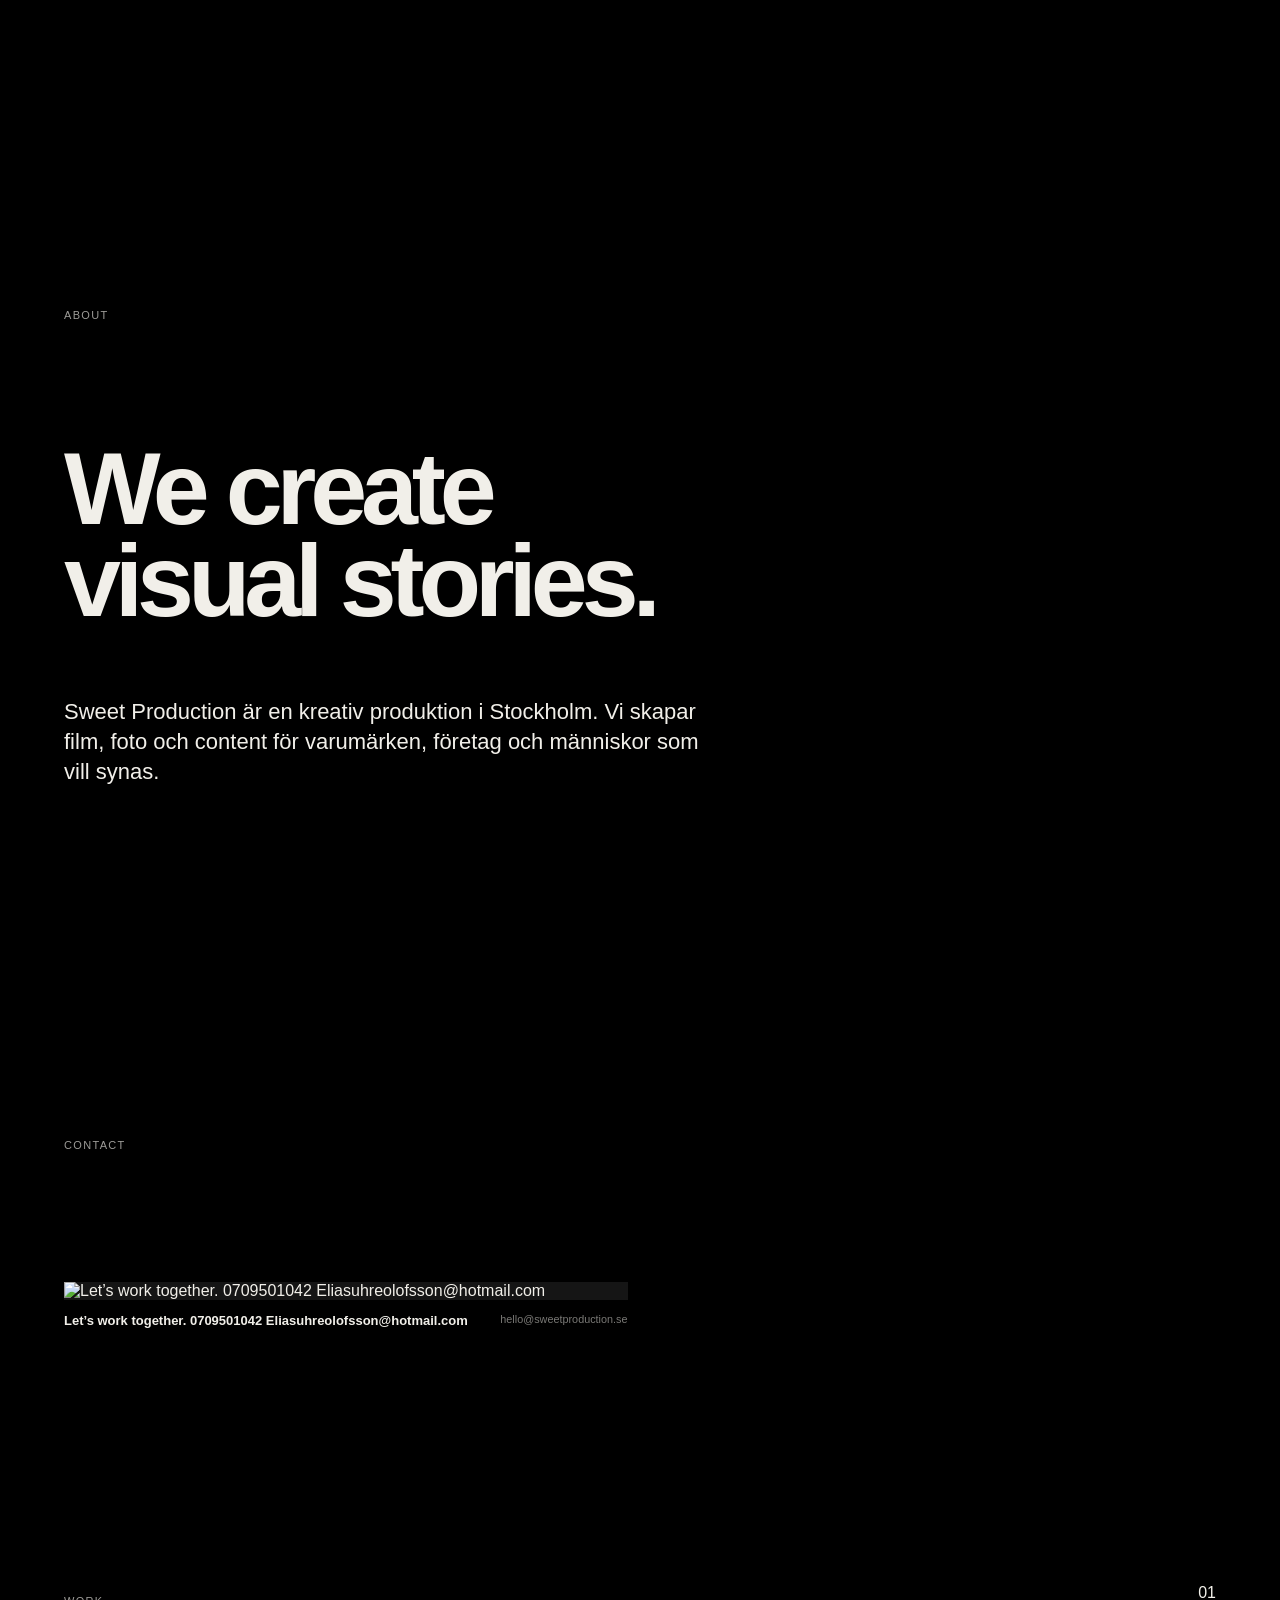
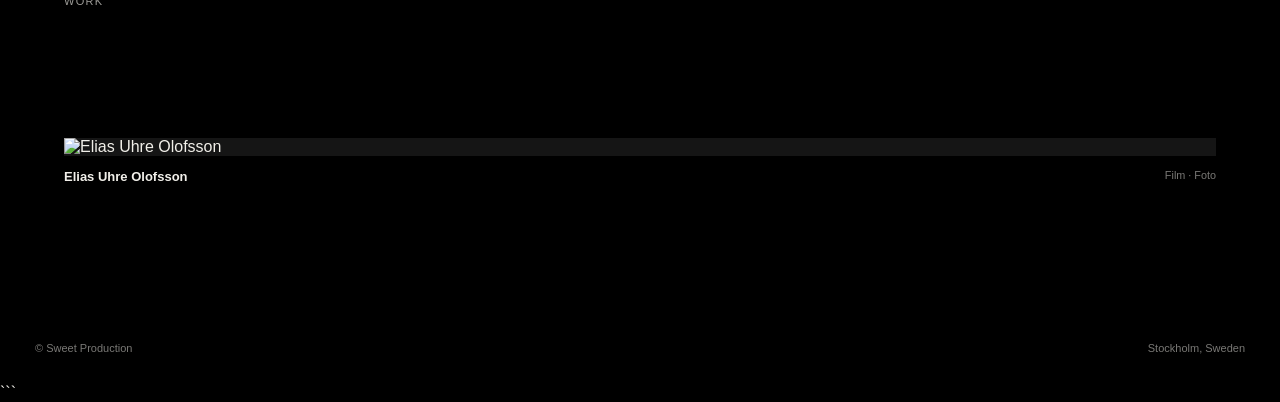
==== commit ab6fd9bf: "Refactor project article HTML structure" ====
--- a/site/index.html
+++ b/site/index.html
@@ -220,17 +220,20 @@
       (block.projects || []).forEach((project) => {
 
         projectsHTML += `
-          <article class="project">
-
-            <div class="media">
-
-              ${
-                project.image
-                ? `<img src="${escapeAttribute(project.image)}" alt="${escapeAttribute(project.title || "")}">`
-                : "YOUR PROJECT"
-              }
-
-            </div>
+          <article
+  class="project"
+  style="grid-column:span ${Math.round(Number(project.width || 50) / 100 * 12)}"
+>
+
+  <div class="media ${project.fit === "contain" ? "fit-contain" : "fit-cover"}">
+
+    ${
+      project.image
+      ? `<img src="${escapeAttribute(project.image)}" alt="${escapeAttribute(project.title || "")}">`
+      : "YOUR PROJECT"
+    }
+
+  </div>
 
             <div class="meta">
 
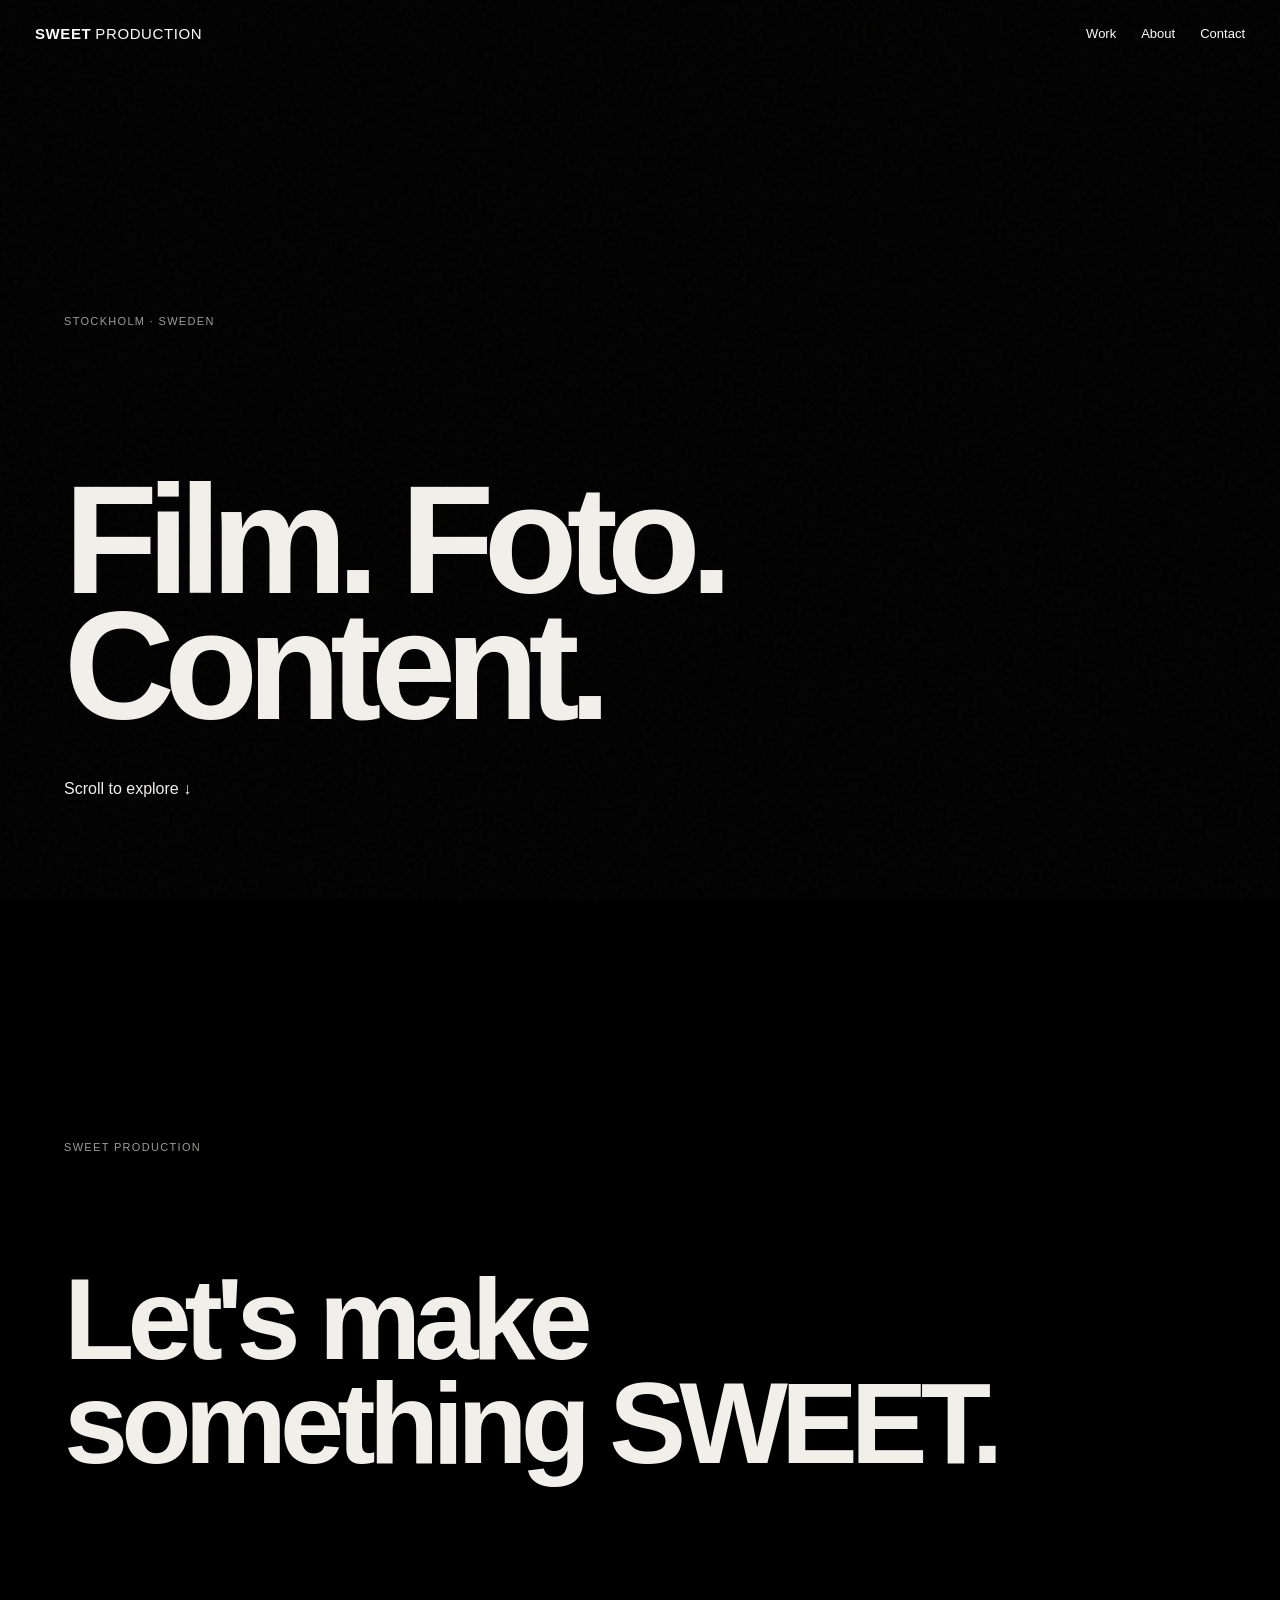
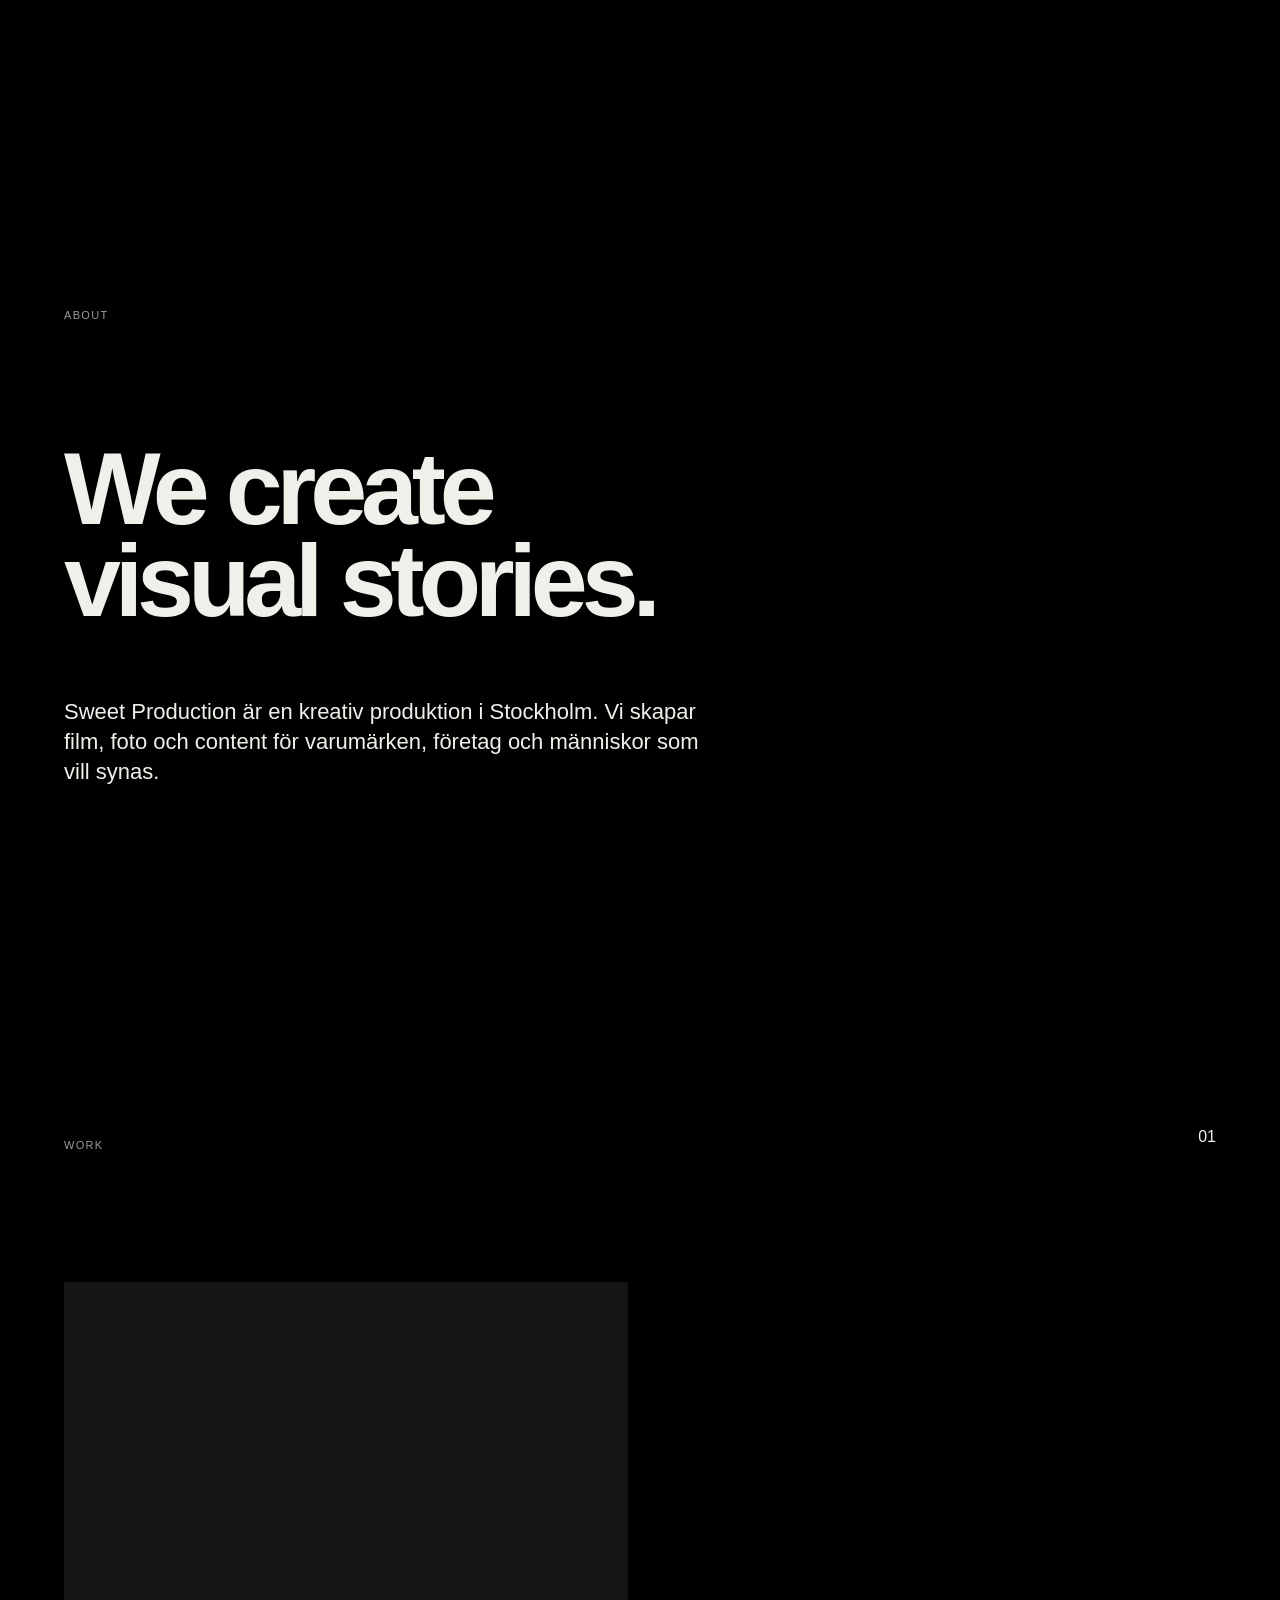
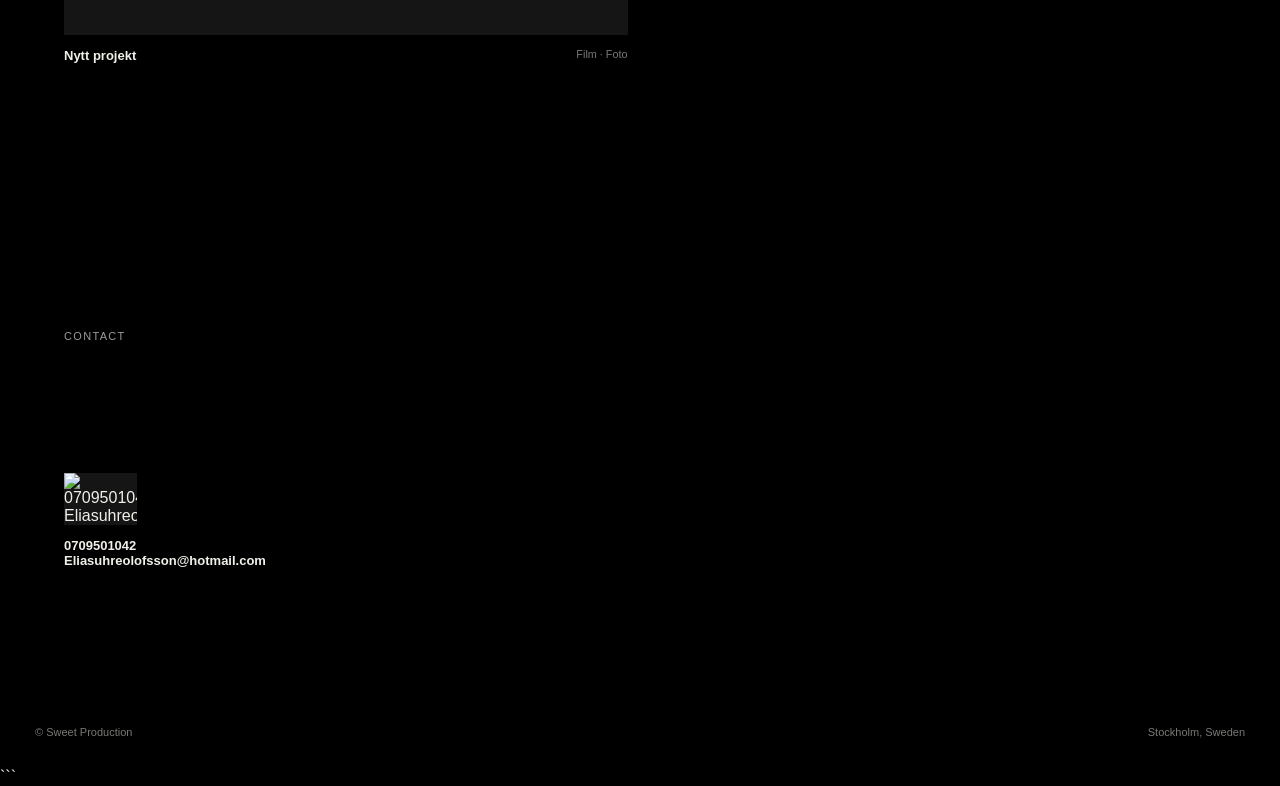
==== commit 8103d3e0: "Update index.html" ====
--- a/site/index.html
+++ b/site/index.html
@@ -228,10 +228,12 @@
   <div class="media ${project.fit === "contain" ? "fit-contain" : "fit-cover"}">
 
     ${
-      project.image
-      ? `<img src="${escapeAttribute(project.image)}" alt="${escapeAttribute(project.title || "")}">`
-      : "YOUR PROJECT"
-    }
+  project.image
+  ? project.type === "video"
+    ? `<video src="${escapeAttribute(project.image)}" autoplay muted loop playsinline></video>`
+    : `<img src="${escapeAttribute(project.image)}" alt="${escapeAttribute(project.title || "")}">`
+  : "YOUR PROJECT"
+}
 
   </div>
 
--- a/site/style.css
+++ b/site/style.css
@@ -143,11 +143,7 @@
   margin-bottom:40px;
 }
 
-.projects{
-  display:grid;
-  grid-template-columns:repeat(2,1fr);
-  gap:70px 25px;
-}
+.projects{display:grid;grid-template-columns:repeat(12,minmax(0,1fr));gap:70px 25px}
 
 .project:nth-child(odd){
   margin-top:80px;
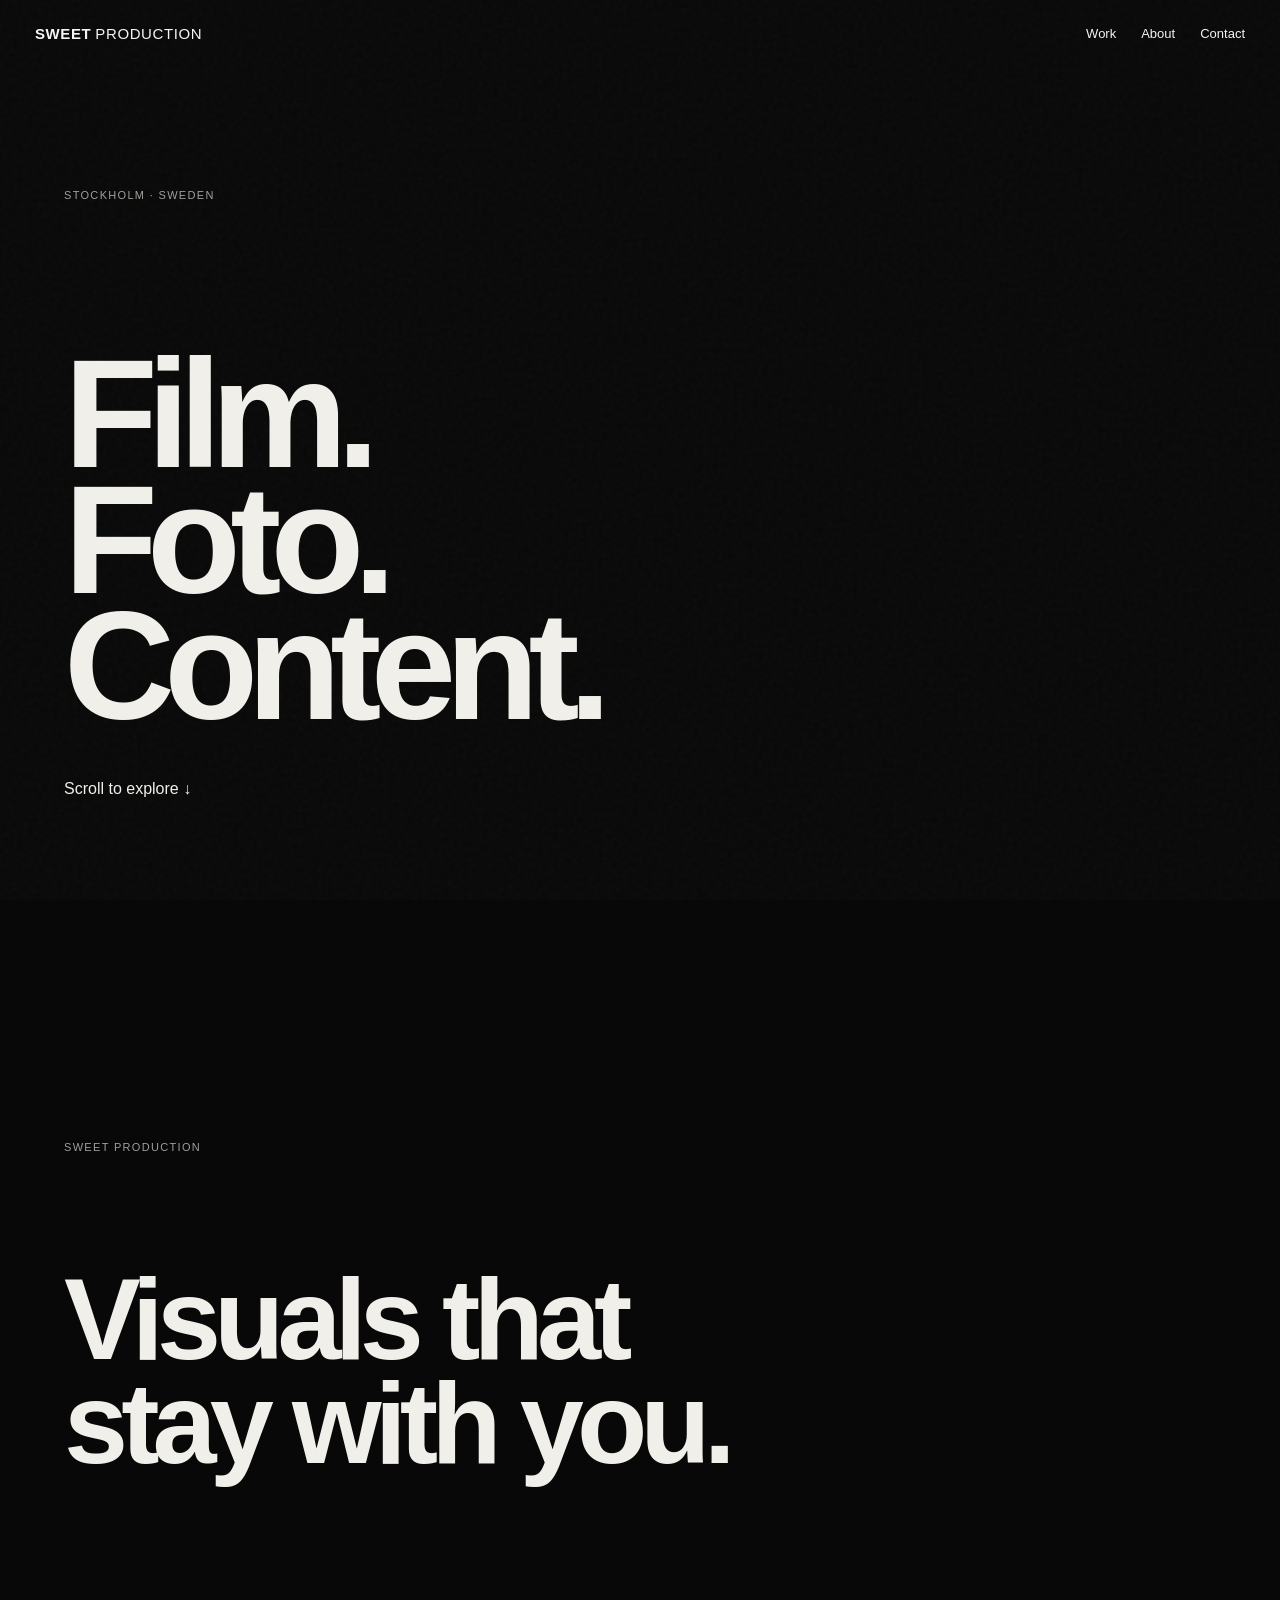
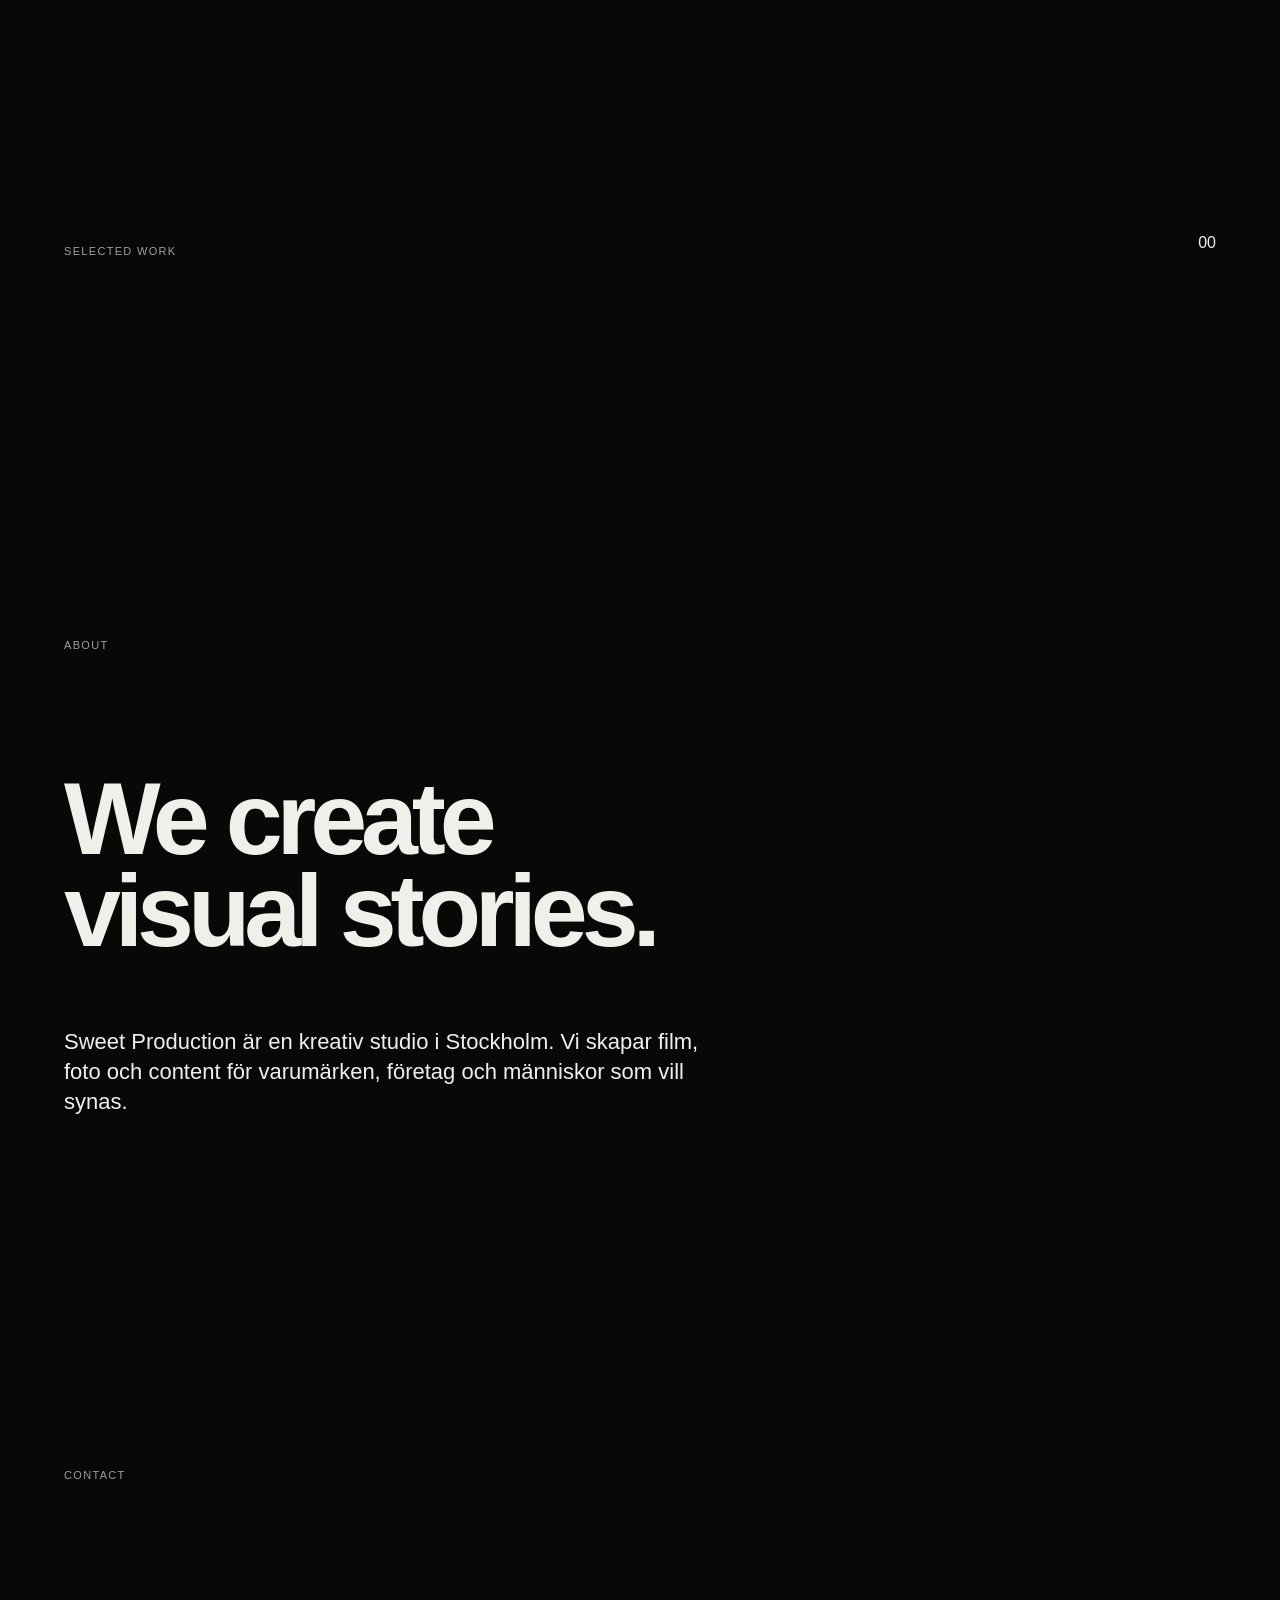
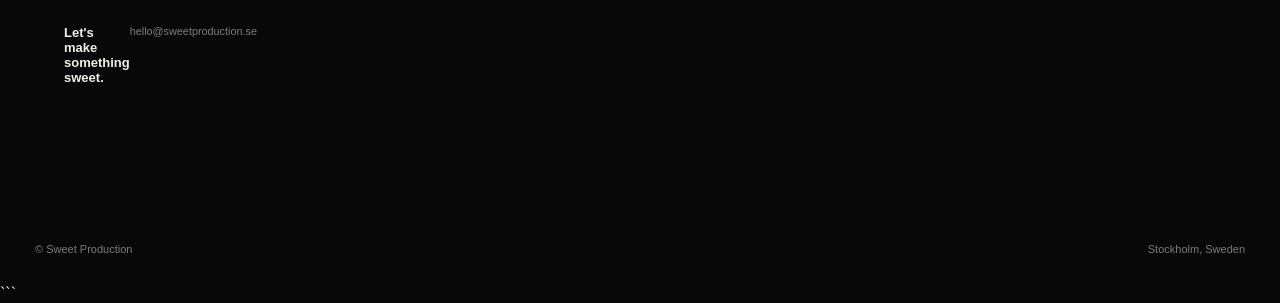
==== commit d956050f: "Update index.html" ====
--- a/site/index.html
+++ b/site/index.html
@@ -160,13 +160,7 @@
           <div class="hero-bg">
             ${
               block.heroVideo
-                ? `<video
-                    class="hero-background-video"
-                    src="${escapeAttribute(block.heroVideo)}"
-                    autoplay
-                    muted
-                    loop
-                    playsinline></video>
+                ? `<video src="${escapeAttribute(project.image)}" controls playsinline></video>
                    <div class="hero-overlay"></div>`
                 : `<div class="glow one"></div>
                    <div class="glow two"></div>`
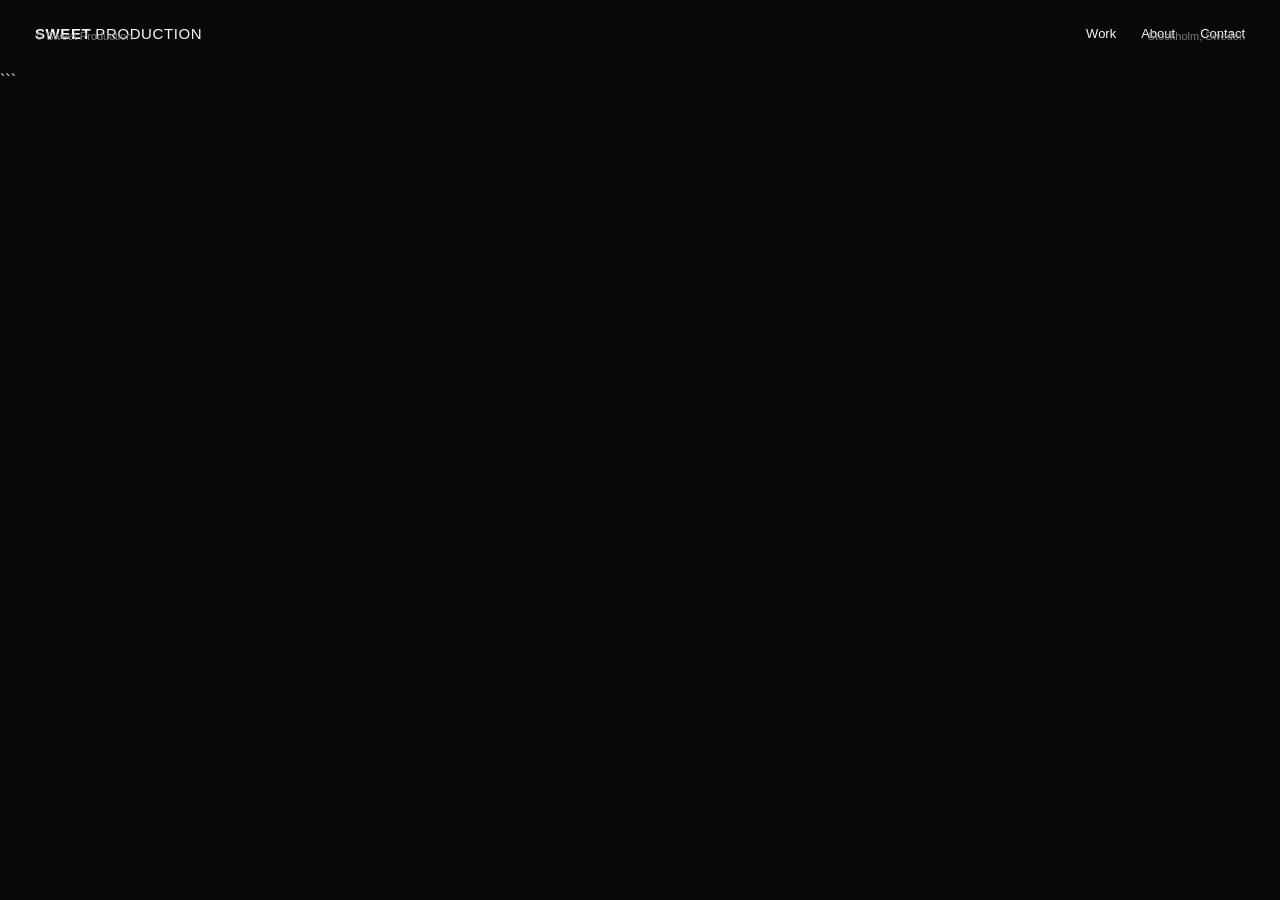
==== commit ad00e90a: "Enhance video element with autoplay and loop attributes Updated video element to include autoplay, m" ====
--- a/site/index.html
+++ b/site/index.html
@@ -160,10 +160,13 @@
           <div class="hero-bg">
             ${
               block.heroVideo
-                ? `<video src="${escapeAttribute(project.image)}" controls playsinline></video>
-                   <div class="hero-overlay"></div>`
-                : `<div class="glow one"></div>
-                   <div class="glow two"></div>`
+  ? `<video
+      class="hero-background-video"
+      src="${escapeAttribute(block.heroVideo)}"
+      autoplay
+      muted
+      loop
+      playsinline></video>`
             }
             <div class="grain"></div>
           </div>
@@ -224,7 +227,7 @@
     ${
   project.image
   ? project.type === "video"
-    ? `<video src="${escapeAttribute(project.image)}" autoplay muted loop playsinline></video>`
+  ? `<video src="${escapeAttribute(project.image)}" controls playsinline></video>`
     : `<img src="${escapeAttribute(project.image)}" alt="${escapeAttribute(project.title || "")}">`
   : "YOUR PROJECT"
 }
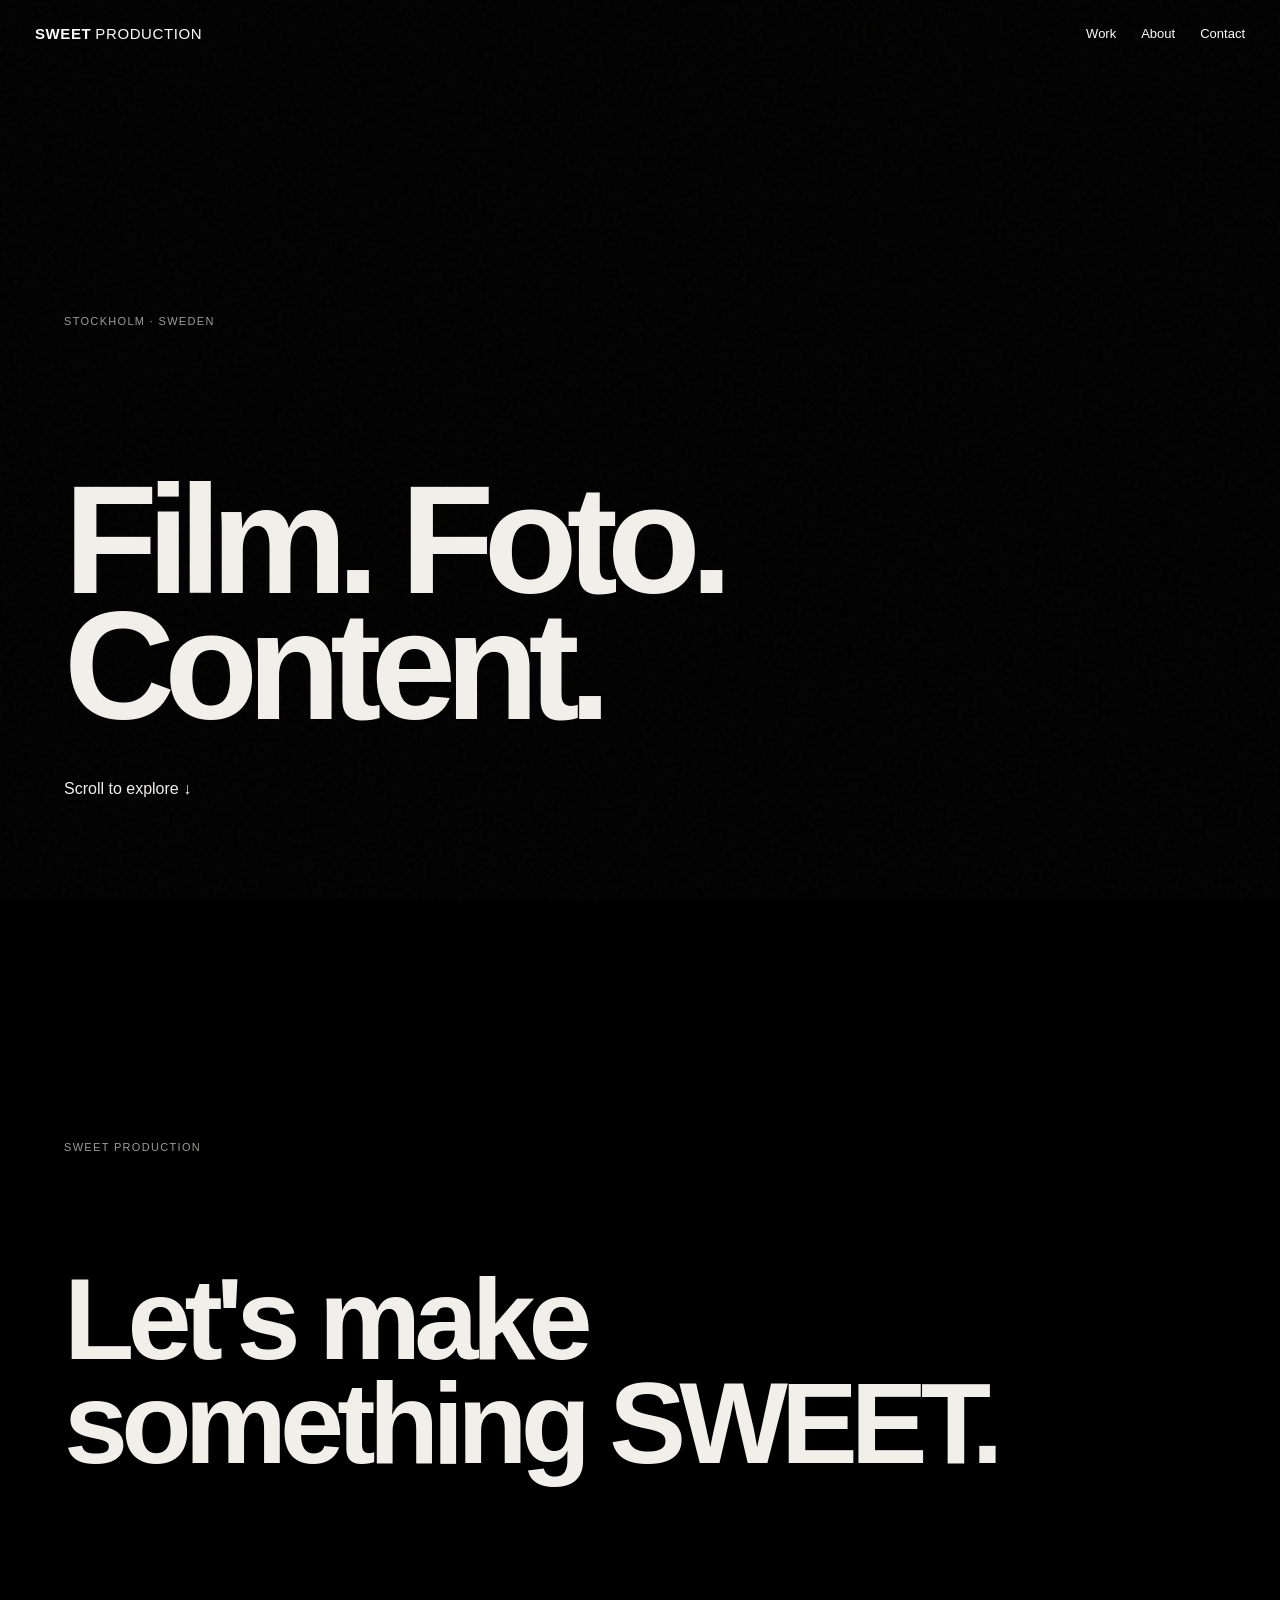
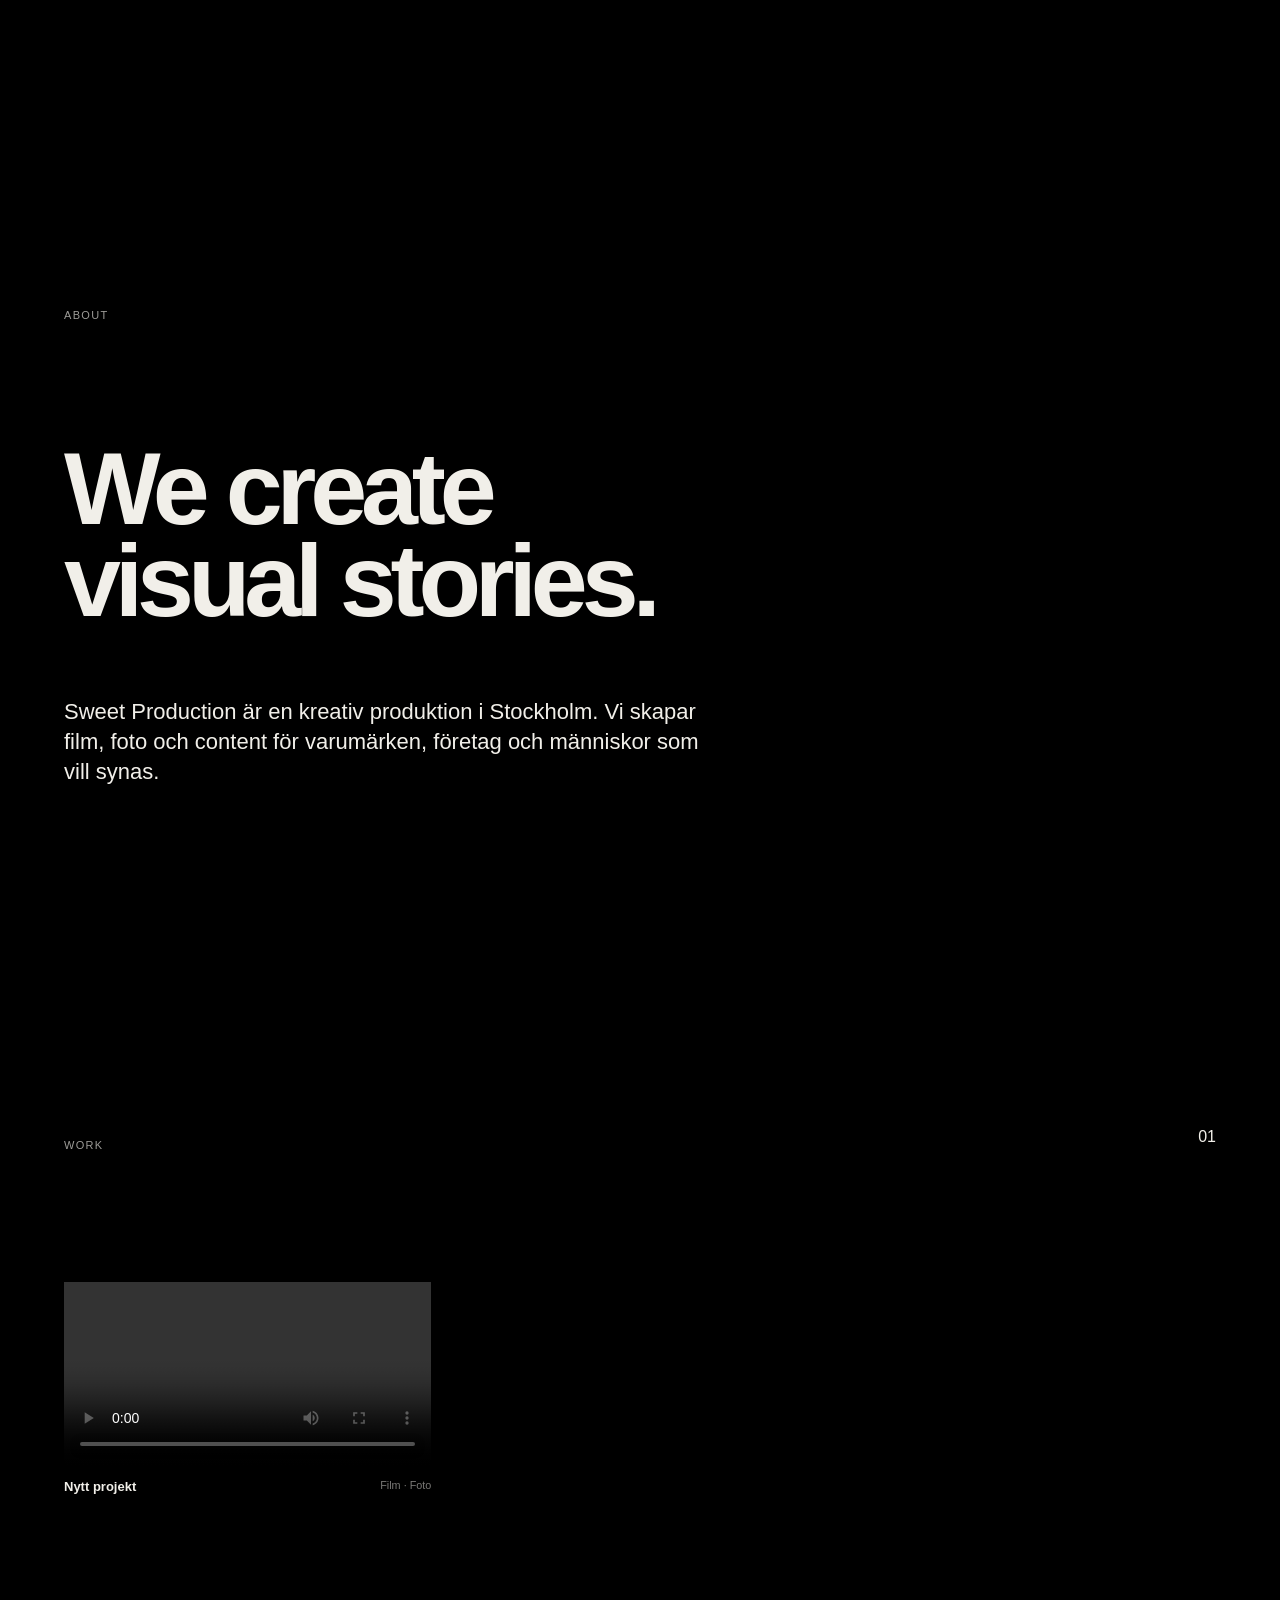
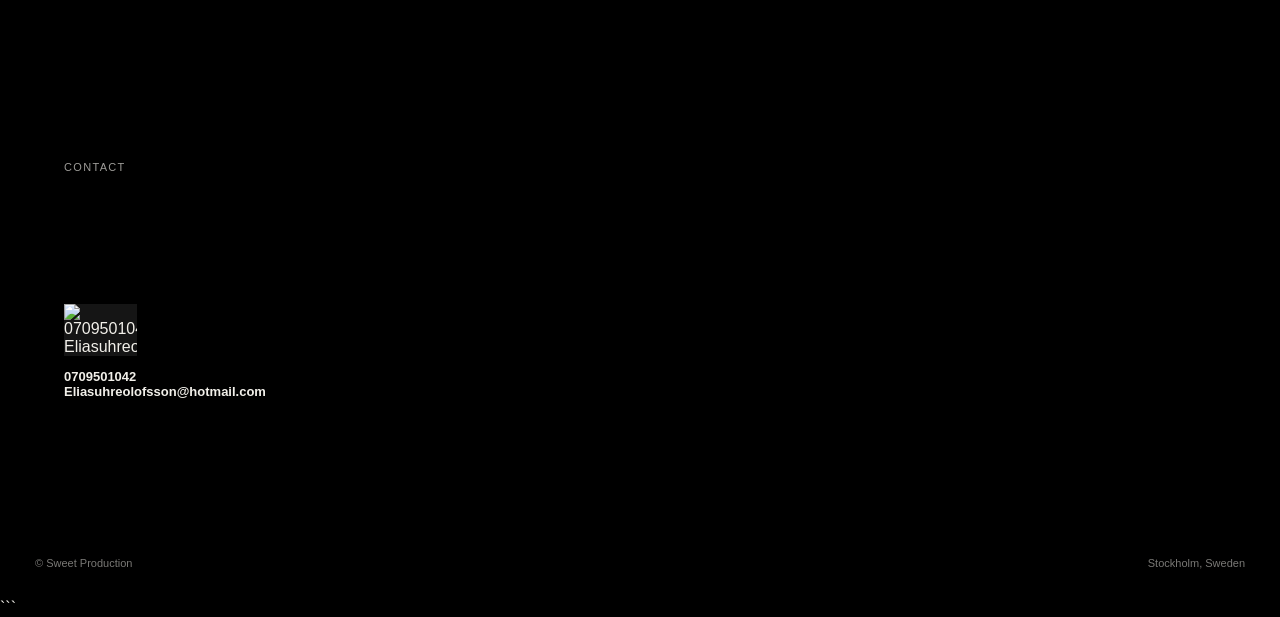
==== commit 80c6ae7d: "Update index.html" ====
--- a/site/index.html
+++ b/site/index.html
@@ -158,16 +158,18 @@
         <section class="hero">
 
           <div class="hero-bg">
-            ${
-              block.heroVideo
-  ? `<video
-      class="hero-background-video"
-      src="${escapeAttribute(block.heroVideo)}"
-      autoplay
-      muted
-      loop
-      playsinline></video>`
-            }
+            ${ 
+  block.heroVideo
+    ? `<video
+        class="hero-background-video"
+        src="${escapeAttribute(block.heroVideo)}"
+        autoplay
+        muted
+        loop
+        playsinline></video>`
+    : `<div class="glow one"></div>
+       <div class="glow two"></div>`
+}
             <div class="grain"></div>
           </div>
 
@@ -226,10 +228,10 @@
 
     ${
   project.image
-  ? project.type === "video"
-  ? `<video src="${escapeAttribute(project.image)}" controls playsinline></video>`
-    : `<img src="${escapeAttribute(project.image)}" alt="${escapeAttribute(project.title || "")}">`
-  : "YOUR PROJECT"
+    ? project.type === "video"
+      ? `<video src="${escapeAttribute(project.image)}" controls playsinline></video>`
+      : `<img src="${escapeAttribute(project.image)}" alt="${escapeAttribute(project.title || "")}">`
+    : "YOUR PROJECT"
 }
 
   </div>
